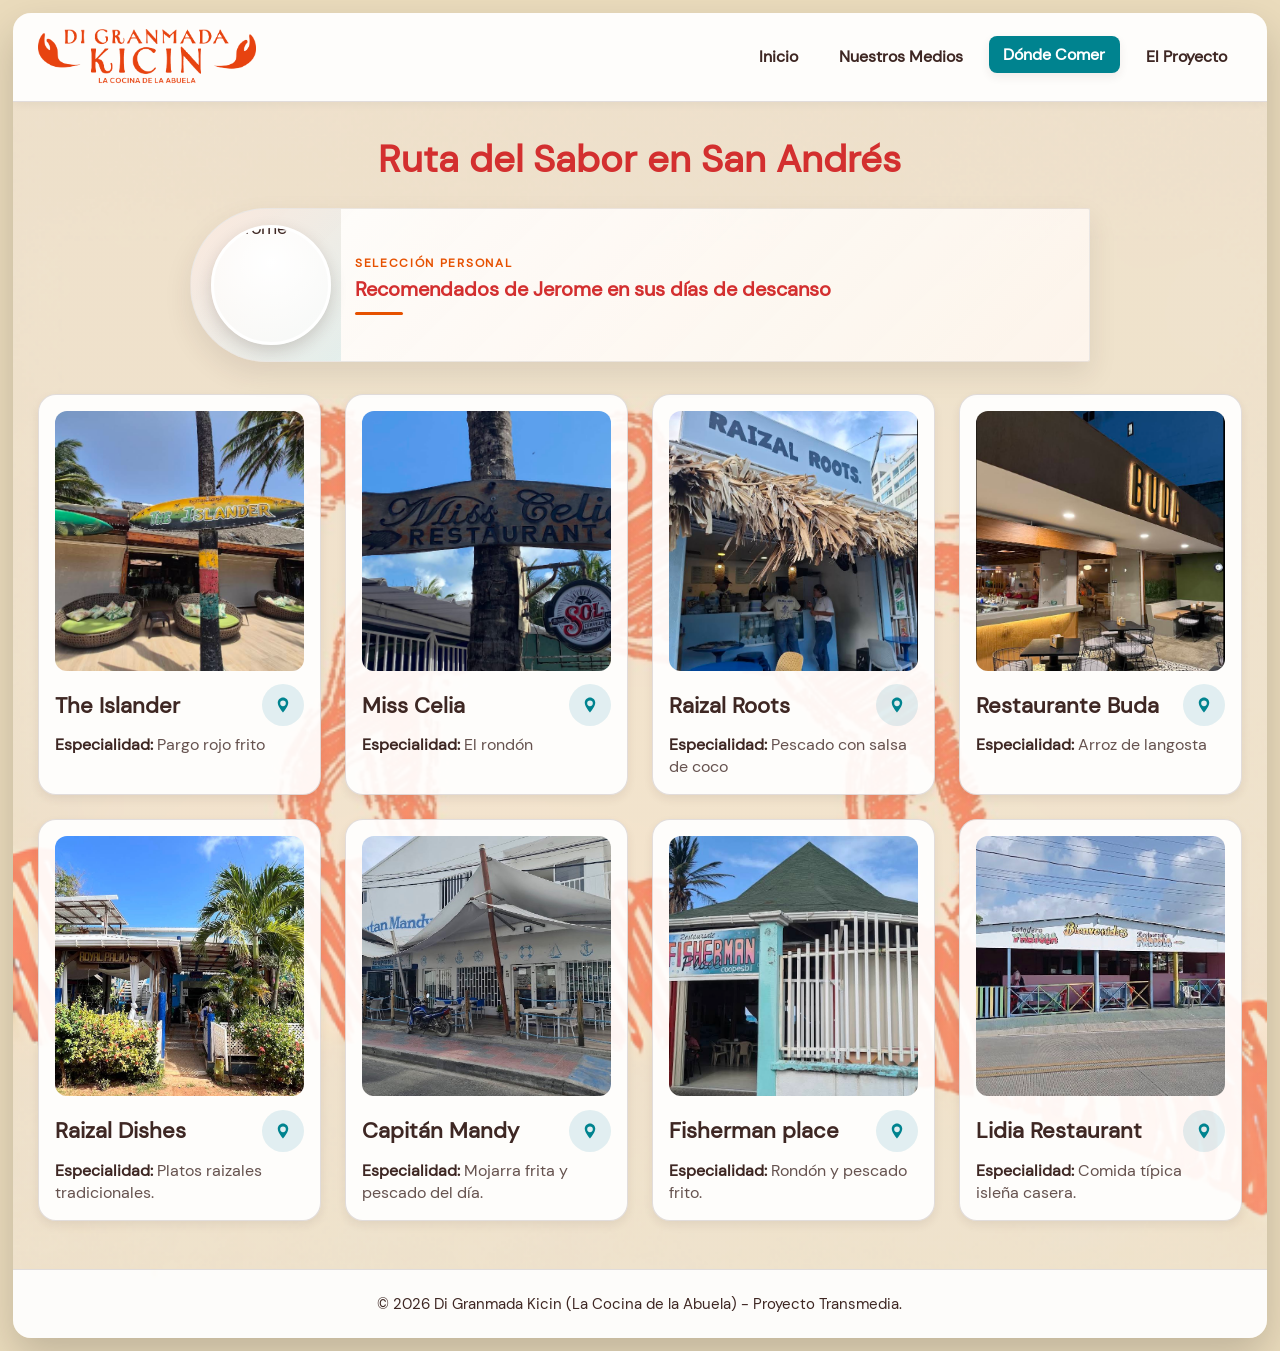
==== donde-comer.html @ 74e0fcf2 "Refactor Jerome section in donde-comer.html" ====
<!DOCTYPE html>
<html lang="es">
<head>
    <meta charset="UTF-8">
    <meta name="viewport" content="width=device-width, initial-scale=1.0">
    <title>Dónde Comer - La Cocina de la Abuela</title>
    <link rel="stylesheet" href="styles.css">
    <link rel="icon" type="image/png" href="cabezote@300x.png">
</head>
<body>
    <div class="site-frame">
    <header>
        <a href="index.html" class="logo">
            <img src="cabezote@300x.png" alt="Di Granmada Kicin - La cocina de la abuela">
        </a>
        <nav>
            <ul>
                <li><a href="index.html">Inicio</a></li>
                <li><a href="nuestros-medios.html">Nuestros Medios</a></li>
                <li><a href="donde-comer.html" class="active">Dónde Comer</a></li>
                <li><a href="sobre-el-proyecto.html">El Proyecto</a></li>
            </ul>
        </nav>
    </header>

    <main>
        <h1 class="page-title">Ruta del Sabor en San Andrés</h1>

        <div class="jerome-banner">
  <div class="jerome-photo">
    <img src="jerome .png" alt="Jerome" />
  </div>
  <div class="jerome-text">
    <span class="jerome-label">Selección personal</span>
    <h3 class="section-kicker">Recomendados de Jerome en sus días de descanso</h3>
  </div>
</div>

        <section class="restaurants-grid">
            <article class="crayon-box restaurant-card">
                <div class="restaurant-img-frame">
                    <img src="islander.png" alt="The Islander">
                </div>
                <div class="restaurant-content">
                    <div class="restaurant-top">
                        <h3>The Islander</h3>
                        <a class="maps-btn" href="https://maps.app.goo.gl/4W6C3o4iUoJ5w6SU7" target="_blank" rel="noopener noreferrer" aria-label="Abrir en Google Maps">
                            <svg viewBox="0 0 24 24" aria-hidden="true">
                                <path d="M12 2C8.13 2 5 5.13 5 9c0 5.25 7 13 7 13s7-7.75 7-13c0-3.87-3.13-7-7-7zm0 11.5A3.5 3.5 0 1 1 12 6a3.5 3.5 0 0 1 0 7.5z" fill="currentColor"/>
                            </svg>
                        </a>
                    </div>
                    <p><span>Especialidad:</span> Pargo rojo frito</p>
                </div>
            </article>

            <article class="crayon-box restaurant-card">
                <div class="restaurant-img-frame">
                    <img src="Captura de pantalla 2026-10-08 021153.png" alt="Miss Celia">
                </div>
                <div class="restaurant-content">
                    <div class="restaurant-top">
                        <h3>Miss Celia</h3>
                        <a class="maps-btn" href="https://www.google.com/maps/search/Miss+Celia+San+Luis+San+Andres+Colombia/@12.5846,-81.7189,15z" target="_blank" rel="noopener noreferrer" aria-label="Abrir en Google Maps">
                            <svg viewBox="0 0 24 24" aria-hidden="true">
                                <path d="M12 2C8.13 2 5 5.13 5 9c0 5.25 7 13 7 13s7-7.75 7-13c0-3.87-3.13-7-7-7zm0 11.5A3.5 3.5 0 1 1 12 6a3.5 3.5 0 0 1 0 7.5z" fill="currentColor"/>
                            </svg>
                        </a>
                    </div>
                    <p><span>Especialidad:</span> El rondón</p>
                </div>
            </article>

            <article class="crayon-box restaurant-card">
                <div class="restaurant-img-frame">
                    <img src="Captura de pantalla 2026-10-08 021045.png" alt="Raizal Roots">
                </div>
                <div class="restaurant-content">
                    <div class="restaurant-top">
                        <h3>Raizal Roots</h3>
                        <a class="maps-btn" href="https://www.google.com/maps/search/Empanadas+Roots+La+Loma+San+Andres+Colombia/@12.5862,-81.7153,15z" target="_blank" rel="noopener noreferrer" aria-label="Abrir en Google Maps">
                            <svg viewBox="0 0 24 24" aria-hidden="true">
                                <path d="M12 2C8.13 2 5 5.13 5 9c0 5.25 7 13 7 13s7-7.75 7-13c0-3.87-3.13-7-7-7zm0 11.5A3.5 3.5 0 1 1 12 6a3.5 3.5 0 0 1 0 7.5z" fill="currentColor"/>
                            </svg>
                        </a>
                    </div>
                    <p><span>Especialidad:</span> Pescado con salsa de coco</p>
                </div>
            </article>

            <article class="crayon-box restaurant-card">
                <div class="restaurant-img-frame">
                    <img src="buda.png" alt="Restaurante Buda">
                </div>
                <div class="restaurant-content">
                    <div class="restaurant-top">
                        <h3>Restaurante Buda</h3>
                        <a class="maps-btn" href="https://maps.app.goo.gl/EXnKc87RESM7kr83A" target="_blank" rel="noopener noreferrer" aria-label="Abrir en Google Maps">
                            <svg viewBox="0 0 24 24" aria-hidden="true">
                                <path d="M12 2C8.13 2 5 5.13 5 9c0 5.25 7 13 7 13s7-7.75 7-13c0-3.87-3.13-7-7-7zm0 11.5A3.5 3.5 0 1 1 12 6a3.5 3.5 0 0 1 0 7.5z" fill="currentColor"/>
                            </svg>
                        </a>
                    </div>
                    <p><span>Especialidad:</span> Arroz de langosta</p>
                </div>
            </article>

            <article class="crayon-box restaurant-card">
                <div class="restaurant-img-frame">
                    <img src="IMG_1401.PNG" alt="Raizal Dishes">
                </div>
                <div class="restaurant-content">
                    <div class="restaurant-top">
                        <h3>Raizal Dishes</h3>
                        <a class="maps-btn" href="https://maps.google.com?q=Raizal%20Dishes,%20Carreter%20circunvalar%20%23Km%2011.43,%20San%20Andr%C3%A9s,%20San%20Andr%C3%A9s%20y%20Providencia&ftid=0x8f05a50031379127:0x4ded7c0b85fd1538&entry=gps&shh=CAE&lucs=,94297699,94231188,94280568,100821555,47071704,94218641,94282134,100835694,94286869,100820247,100822504,100838877,121816461,100798797&g_st=ic" target="_blank" rel="noopener noreferrer" aria-label="Abrir en Google Maps">
                            <svg viewBox="0 0 24 24" aria-hidden="true">
                                <path d="M12 2C8.13 2 5 5.13 5 9c0 5.25 7 13 7 13s7-7.75 7-13c0-3.87-3.13-7-7-7zm0 11.5A3.5 3.5 0 1 1 12 6a3.5 3.5 0 0 1 0 7.5z" fill="currentColor"/>
                            </svg>
                        </a>
                    </div>
                    <p><span>Especialidad:</span> Platos raizales tradicionales.</p>
                </div>
            </article>

            <article class="crayon-box restaurant-card">
                <div class="restaurant-img-frame">
                    <img src="IMG_1400.PNG" alt="Capitán Mandy">
                </div>
                <div class="restaurant-content">
                    <div class="restaurant-top">
                        <h3>Capitán Mandy</h3>
                        <a class="maps-btn" href="https://maps.google.com?q=Lidia%20Restaurant,%2001,%20San%20Andr%C3%A9s,%20San%20Andr%C3%A9s%20y%20Providencia&ftid=0x8f05a5ac05f72779:0x4777449abd5f257c&entry=gps&shh=CAE&lucs=,94297699,94231188,94280568,100821555,47071704,94218641,94282134,100835694,94286869,100820247,100822504,100838877,121816461,100798797&g_st=ic" target="_blank" rel="noopener noreferrer" aria-label="Abrir en Google Maps">
                            <svg viewBox="0 0 24 24" aria-hidden="true">
                                <path d="M12 2C8.13 2 5 5.13 5 9c0 5.25 7 13 7 13s7-7.75 7-13c0-3.87-3.13-7-7-7zm0 11.5A3.5 3.5 0 1 1 12 6a3.5 3.5 0 0 1 0 7.5z" fill="currentColor"/>
                            </svg>
                        </a>
                    </div>
                    <p><span>Especialidad:</span> Mojarra frita y pescado del día.</p>
                </div>
            </article>

            <article class="crayon-box restaurant-card">
                <div class="restaurant-img-frame">
                    <img src="IMG_1398.PNG" alt="Fisherman place">
                </div>
                <div class="restaurant-content">
                    <div class="restaurant-top">
                        <h3>Fisherman place</h3>
                        <a class="maps-btn" href="https://maps.google.com?q=Cooperativa%20de%20Pescadores,%20Carrera%204,%20San%20Andr%C3%A9s,%20San%20Andr%C3%A9s%20y%20Providencia&ftid=0x8f05a605e06aa5af:0x885e7f514d7e8500&entry=gps&shh=CAE&lucs=,94297699,94231188,94280568,100821555,47071704,94218641,94282134,100835694,94286869,100820247,100822504,100838877,121816461,100798797&g_st=ic" target="_blank" rel="noopener noreferrer" aria-label="Abrir en Google Maps">
                            <svg viewBox="0 0 24 24" aria-hidden="true">
                                <path d="M12 2C8.13 2 5 5.13 5 9c0 5.25 7 13 7 13s7-7.75 7-13c0-3.87-3.13-7-7-7zm0 11.5A3.5 3.5 0 1 1 12 6a3.5 3.5 0 0 1 0 7.5z" fill="currentColor"/>
                            </svg>
                        </a>
                    </div>
                    <p><span>Especialidad:</span> Rondón y pescado frito.</p>
                </div>
            </article>

            <article class="crayon-box restaurant-card">
                <div class="restaurant-img-frame">
                    <img src="IMG_1399.PNG" alt="Lidia Restaurant">
                </div>
                <div class="restaurant-content">
                    <div class="restaurant-top">
                        <h3>Lidia Restaurant</h3>
                        <a class="maps-btn" href="https://maps.google.com?q=Lidia%20Restaurant,%2001,%20San%20Andr%C3%A9s,%20San%20Andr%C3%A9s%20y%20Providencia&ftid=0x8f05a5ac05f72779:0x4777449abd5f257c&entry=gps&shh=CAE&lucs=,94297699,94231188,94280568,100821555,47071704,94218641,94282134,100835694,94286869,100820247,100822504,100838877,121816461,100798797&g_st=ic" target="_blank" rel="noopener noreferrer" aria-label="Abrir en Google Maps">
                            <svg viewBox="0 0 24 24" aria-hidden="true">
                                <path d="M12 2C8.13 2 5 5.13 5 9c0 5.25 7 13 7 13s7-7.75 7-13c0-3.87-3.13-7-7-7zm0 11.5A3.5 3.5 0 1 1 12 6a3.5 3.5 0 0 1 0 7.5z" fill="currentColor"/>
                            </svg>
                        </a>
                    </div>
                    <p><span>Especialidad:</span> Comida típica isleña casera.</p>
                </div>
            </article>
        </section>
    </main>

    <footer>
        <p>&copy; 2026 Di Granmada Kicin (La Cocina de la Abuela) - Proyecto Transmedia.</p>
    </footer>
      </div>
</body>
</html>
---- styles.css ----
/* ===============================================================
   styles.css - fusionado (original del repo + ajustes de encuadre,
   no recortar imágenes y modal de galería)
   =============================================================== */

/* -------------------------
   Fuentes (DMSans)
   ------------------------- */
@font-face {
  font-family: 'DMSans Regular';
  src: url('DMSans-Regular.ttf') format('truetype');
  font-weight: 400;
  font-style: normal;
  font-display: swap;
}
@font-face {
  font-family: 'DMSans Medium';
  src: url('DMSans-Medium.ttf') format('truetype');
  font-weight: 500;
  font-style: normal;
  font-display: swap;
}

/* ===============================================================
   Variables y Configuración Inicial
   =============================================================== */
:root {
  --color-bg: #F6EEDF;
  --color-primary: #E65100;
  --color-secondary: #D32F2F;
  --color-accent: #00838F;
  --color-text: #3E2723;
  --color-white: #FFFFFF;
  --border-radius-standard: 8px;
  --shadow-solid: 0 4px 10px rgba(62, 39, 35, 0.08);
  --shadow-hover: 0 8px 20px rgba(62, 39, 35, 0.15);

  /* extras para marco y modal */
  --frame-radius: 18px;
  --frame-shadow: 0 18px 40px rgba(0,0,0,0.18);
  --bg-out: #eadbbc;            /* mismo tono crema de la ilustración */
  --shadow: var(--shadow-solid); /* antes se usaba sin estar definida */
  --site-max: 1880px;           /* ancho máximo del contenido */
  --frame-gap: clamp(0.35rem, 1vw, 1rem);
  --gutter: clamp(0.8rem, 2vw, 2rem);
}

/* ===============================================================
   Reset / base
   =============================================================== */
* { margin: 0; padding: 0; box-sizing: border-box; }

html {
  -webkit-font-smoothing: antialiased;
  -moz-osx-font-smoothing: grayscale;
  background-color: var(--bg-out);   /* respaldo mientras carga la imagen */
}

/* ----------------------------------------------------------------
   FONDO: la ilustración queda FIJA y cubre SIEMPRE toda la ventana
   (cover + centrado, sin repetirse ni dejar bordes), sin importar
   el tamaño de pantalla o cuánto se haga scroll.
   Se usa un pseudo-elemento fijo en vez de background-attachment:fixed
   porque este último falla en iOS/Safari.
   ---------------------------------------------------------------- */
body {
  min-height: 100vh;
  min-height: 100dvh;
  font-family: 'DMSans Regular', system-ui, -apple-system, "Segoe UI", Roboto, Arial, sans-serif;
  color: var(--color-text);
  background: transparent;
}

/* ---------------------------------------
   MARCO CENTRAL (.site-frame)
   Caja centrada con ancho máximo: el contenido ya no se estira
   de borde a borde y la ilustración se ve a los lados.
   --------------------------------------- */
.site-frame {
  position: relative;
  width: min(var(--site-max), 100% - 2 * var(--frame-gap));
  margin: var(--frame-gap) auto;
  display: flex;
  flex-direction: column;
  min-height: calc(100vh - 2 * var(--frame-gap));
  min-height: calc(100dvh - 2 * var(--frame-gap));
  overflow: hidden;
  border-radius: var(--frame-radius);
  /* ilustración DENTRO del contenedor: cubre todo el marco, centrada;
     el velo crema mantiene legibles los títulos */
  background:
    linear-gradient(rgba(246,238,223,0.45), rgba(246,238,223,0.45)),
    var(--bg-out) url("Fondo pagina web.png") center 55% / cover no-repeat;
  box-shadow: var(--frame-shadow);
}
.site-frame > main { flex: 1 0 auto; }   /* el footer siempre queda abajo */

/* ===============================================================
   Header (mantener estilo)
   =============================================================== */
header {
  display: flex;
  justify-content: space-between;
  align-items: center;
  gap: 1rem;
  padding: 1rem var(--gutter);
  background-color: rgba(255, 255, 255, 0.92);
  border-bottom: 1px solid rgba(62, 39, 35, 0.15);
  box-shadow: 0 2px 10px rgba(0,0,0,0.05);
  margin-bottom: 2rem;
}
.logo img { max-height: 56px; width: auto; display: block; }
nav ul { display:flex; list-style:none; gap:0.75rem; }
nav a { text-decoration:none; color:var(--color-text); font-weight:700; font-size:1rem; padding:0.5rem 0.9rem; display:inline-block; border-radius:var(--border-radius-standard); transition:all 0.3s ease; }
nav a:hover, nav a.active { background-color: var(--color-accent); color: var(--color-white); box-shadow: var(--shadow-solid); transform: translateY(-2px); }

/* Footer */
footer { text-align:center; padding:1.5rem var(--gutter); margin-top:3rem; font-size:0.95rem; background-color: rgba(255,255,255,0.9); border-top: 1px solid rgba(62,39,35,0.15); }



/* Main general */
main {
  width: 100%;
  padding: 0 var(--gutter);
}
/* Crayon box */
.crayon-box { background-color: rgba(255,255,255,0.92); border: 1px solid rgba(62,39,35,0.15); border-radius: var(--border-radius-standard); padding: 1.5rem; box-shadow: var(--shadow-solid); transition: transform 0.2s, box-shadow 0.2s; }
.crayon-box:hover { transform: translateY(-4px); box-shadow: var(--shadow-hover); }

/* Botones */
.crayon-btn { display:inline-flex; align-items:center; justify-content:center; background-color:var(--color-primary); color:var(--color-white); padding:0.8rem 2rem; font-family:'DMSans Medium'; font-size:1rem; text-decoration:none; border-radius:999px; box-shadow:var(--shadow-solid); cursor:pointer; line-height:1; border:0; transition:all 0.2s; }
.crayon-btn:hover { background-color: var(--color-secondary); transform: translateY(-2px); box-shadow: var(--shadow-hover); }
.crayon-btn.small { font-size:0.9rem; padding:0.7rem 1.2rem; }

/* Hero (mantengo tus reglas) */
.hero { position: relative; display:flex; flex-direction:column; align-items:center; justify-content:center; text-align:center; padding:4rem 2rem; background-color: var(--color-accent); border-radius: 14px; box-shadow: var(--shadow); margin-bottom:3rem; overflow:hidden; min-height:clamp(340px, 52vh, 460px); isolation:isolate; }
.hero h1, .hero p, .hero .crayon-btn { position:relative; z-index:2; }
.hero h1 { color: var(--color-white); font-size:clamp(1.9rem, 4vw, 2.8rem); margin-bottom:1rem; text-shadow:3px 3px 8px rgba(0,0,0,0.5); }
.hero p { color:var(--color-white); font-size:1.15rem; margin-bottom:2rem; max-width:760px; text-shadow:2px 2px 5px rgba(0,0,0,0.4); }

/* hero overlay: la arena se dibuja en un <canvas> (ver sand.js) */
.hero-sand-overlay { position:absolute; inset:0; z-index:1; pointer-events:none; overflow:hidden; }
.hero-sand-overlay canvas { position:absolute; inset:0; display:block; }

/* GRID RESUMEN y media grids */
.grid-resumen { display:grid; grid-template-columns:repeat(auto-fit,minmax(260px,1fr)); gap:1.5rem; }

/* IMAGES: marcos para que no se recorten */
.media-image-frame, .restaurant-img-frame, .img-wrap { width:100%; height:260px; border-radius:12px; overflow:hidden; display:flex; align-items:center; justify-content:center; padding:8px; background:linear-gradient(180deg,#fff,#fff); border:2px solid rgba(62,39,35,0.08); margin-bottom:1rem; }
.media-image-frame img, .restaurant-img-frame img, .img-wrap img { width:100%; height:100%; object-fit:contain; display:block; }

/* Menú: Galería */
/* IMAGES: marcos para que no se recorten */
.media-image-frame, .restaurant-img-frame, .img-wrap {
  width:100%;
  height:260px;
  border-radius:12px;
  overflow:hidden;
  display:flex;
  align-items:center;
  justify-content:center;
  padding:8px;
  background:linear-gradient(180deg,#fff,#fff);
  border:2px solid rgba(62,39,35,0.08);
  margin-bottom:1rem;
}
.media-image-frame img, .restaurant-img-frame img, .img-wrap img {
  width:100%;
  height:100%;
  object-fit:contain;
  display:block;
}

/* Menú: Galería */
.menu-section { margin:0 0 3rem; }
.section-title { text-align:center; font-size:clamp(1.8rem,3vw,2.4rem); margin-bottom:1.2rem; color:var(--color-secondary); }
.menu-gallery { display:flex; gap:1.1rem; overflow-x:auto; padding:0.5rem 0 1rem; scroll-snap-type:x proximity; -webkit-overflow-scrolling:touch; }
.menu-item { flex:1 0 300px; width:300px; height:400px; border-radius:14px; background:rgba(255,255,255,0.92); box-shadow:var(--shadow); scroll-snap-align:center; display:flex; align-items:center; justify-content:center; padding:0.75rem; cursor:pointer; position:relative; outline:none; }
.img-wrap { width:100%; height:100%; display:flex; align-items:center; justify-content:center; background:linear-gradient(180deg,#fff,#fff); border-radius:10px; overflow:hidden; padding:6px; }
.menu-item img { max-width:100%; max-height:100%; object-fit:contain; display:block; }
.menu-item:focus { box-shadow:0 8px 22px rgba(19,131,167,0.18); transform:translateY(-4px); }
/* Modal para menú expandido */
.menu-modal { position:fixed; inset:0; display:none; align-items:center; justify-content:center; z-index:1200; background:rgba(0,0,0,0.6); }
.menu-modal.open { display:flex; }
.menu-modal .modal-body { position:relative; width:min(1100px,95%); max-height:90vh; background:#fff; border-radius:10px; box-shadow:0 20px 60px rgba(0,0,0,0.6); overflow:hidden; display:flex; flex-direction:column; }
.menu-modal .modal-header { display:flex; align-items:center; justify-content:space-between; padding:0.75rem 1rem; border-bottom:1px solid rgba(0,0,0,0.06); }
.menu-modal .title { font-family:'DMSans Medium',sans-serif; font-size:1.1rem; }
.modal-close { background:transparent; border:0; font-size:1.2rem; cursor:pointer; }
.menu-modal .modal-content { padding:1rem; display:flex; align-items:center; justify-content:center; flex:1; overflow:auto; background:#fafafa; }
.menu-modal img { max-width:100%; max-height:80vh; object-fit:contain; display:block; }
.modal-nav { position:absolute; top:50%; left:0; right:0; transform:translateY(-50%); display:flex; justify-content:space-between; padding:0 1rem; pointer-events:none; }
.modal-nav button { pointer-events:auto; background:rgba(255,255,255,0.9); border:0; border-radius:8px; box-shadow:0 4px 12px rgba(0,0,0,0.12); padding:0.5rem 0.7rem; cursor:pointer; }

/* Sección resumen */
.grid-resumen .crayon-box:nth-child(1) { border-top: 4px solid var(--color-primary); }
.grid-resumen .crayon-box:nth-child(2) { border-top: 4px solid var(--color-secondary); }
.grid-resumen .crayon-box:nth-child(3) { border-top: 4px solid var(--color-accent); }
.grid-resumen h3 { margin-bottom:0.7rem; font-size:1.5rem; }
.grid-resumen p { color: rgba(62,39,35,0.8); line-height:1.6; }

/* Páginas internas */
.page-title { text-align:center; font-size:clamp(1.8rem,3vw,2.6rem); margin-bottom:1.5rem; color:var(--color-secondary); }
.media-grid, .restaurants-grid { display:grid; grid-template-columns:repeat(auto-fit,minmax(240px,1fr)); gap:1.5rem; }
.media-card, .restaurant-card { display:flex; flex-direction:column; height:100%; }
.media-image-frame, .restaurant-img-frame { width:100%; height:260px; border-radius:12px; overflow:hidden; display:flex; align-items:center; justify-content:center; background:linear-gradient(180deg,#fff,#fff); padding:8px; border:2px solid rgba(0,0,0,0.04); margin-bottom:0.85rem; }
.media-image-frame img, .restaurant-img-frame img { width:100%; height:100%; object-fit:contain; display:block; }
.media-card h3, .restaurant-card h3 { margin:0.2rem 0 0.6rem; font-size:1.6rem; text-align:center; }
.media-description { font-size:0.96rem; line-height:1.55; color:rgba(62,39,35,0.8); text-align:left; margin-top:0.25rem; }

/* Dónde Comer */
.restaurant-card { padding:1rem; border-radius:18px; }
.restaurant-content { display:flex; flex-direction:column; gap:0.5rem; }
.restaurant-top { display:flex; align-items:center; justify-content:space-between; gap:0.75rem; }
.restaurant-top h3 { margin:0; text-align:left; font-size:1.4rem; flex:1; }
.maps-btn { display:inline-flex; align-items:center; justify-content:center; width:42px; height:42px; background:rgba(19,131,167,0.12); color:var(--color-accent); border-radius:50%; text-decoration:none; transition:transform 0.2s ease, background 0.2s ease; flex-shrink:0; }
.maps-btn:hover { transform:translateY(-2px); background:rgba(19,131,167,0.2); }
.maps-btn svg { width:18px; height:18px; }
.restaurant-content p { margin:0; font-size:0.98rem; line-height:1.4; color:rgba(62,39,35,0.8); text-align:left; }
.restaurant-content p span { font-weight:700; color:var(--color-text); }
.restaurants-grid .restaurant-card .restaurant-img-frame {
  width: 100%;
  height: 260px;               /* alto fijo para todas las tarjetas */
  border-radius: 12px;
  overflow: hidden;            /* recorta lo que sobre */
  display: flex;
  align-items: center;
  justify-content: center;     /* centra la imagen en el contenedor */
  background: #fff;            /* respaldo visual uniforme */
  padding: 0;                  /* quitamos padding para que la imagen llene el marco */
  border: none;                /* elimina el borde fino si existe */
  box-shadow: none;            /* quita sombras en el marco */
}

.restaurants-grid .restaurant-card .restaurant-img-frame img {
  width: 100%;
  height: 100%;
  object-fit: cover;           /* usar 'cover' para consistencia (recorta centrado) */
  object-position: center;
  display: block;
  border-radius: 0;            /* asegurar que la imagen no tenga radio propio */
}

/* Proyecto */
.info-blocks {
  display: flex;
  flex-direction: row;
  flex-wrap: wrap;
  gap: 1.5rem;
  align-items: flex-start;
  width: 100%;
  box-sizing: border-box;
}
.project-card {
  flex: 1 1 320px;   /* dos columnas en escritorio, una en móvil */
  min-width: 0;
  background: rgba(255,255,255,0.9);
  border-radius: 12px;
  padding: 1.25rem;
  box-shadow: 0 6px 18px rgba(0,0,0,0.06);
}
.text-content h2 { margin-bottom:0.8rem; font-size:1.8rem; color:var(--color-secondary); }
.text-content p { font-size:1rem; line-height:1.7; color:rgba(62,39,35,0.85); }
.preserve-lines { overflow-wrap: anywhere; word-break: break-word; hyphens: auto; }
/* Mapas u otros bloques aparecen debajo (centrados) */
.mapa-section { margin-top: 1.5rem; display:flex; justify-content:center; }
.mapa-small { width:90%; max-width:640px; background: rgba(255,255,255,0.6); padding:10px; border-radius:12px; }

.mapa-small img { width:100%; height:auto; display:block; border-radius:8px; object-fit:contain; }

.jerome-banner {
  position: relative;
  display: flex;
  align-items: center;
  justify-content: flex-start;
  gap: 1.5rem;
  margin: 0 auto 2rem;
  padding: 1rem 2rem 1rem 1.25rem;
  width: min(100%, 900px);
  border-radius: 999px 28px 28px 999px; /* extremo redondeado donde está el personaje */
  background: linear-gradient(135deg, rgba(255,255,255,0.92), rgba(255,247,240,0.86));
  border: 1px solid rgba(62,39,35,0.10);
  box-shadow: 0 12px 28px rgba(62,39,35,0.10);
  overflow: hidden;
}

/* franja de color sutil que da orden y jerarquía */
.jerome-banner::before {
  content: "";
  position: absolute;
  left: 0;
  top: 0;
  bottom: 0;
  width: 150px;
  background: linear-gradient(135deg, rgba(230,81,0,0.12), rgba(0,131,143,0.10));
  z-index: 0;
}

.jerome-photo {
  position: relative;
  z-index: 1;
  flex: 0 0 120px;
  width: 120px;
  height: 120px;
  display: flex;
  align-items: flex-end;      /* el personaje "se para" en la base */
  justify-content: center;
  border-radius: 50%;
  overflow: hidden;
  background: radial-gradient(circle at 50% 30%, #fff, rgba(255,255,255,0.6));
  border: 3px solid #fff;
  box-shadow: 0 6px 16px rgba(62,39,35,0.18);
}

.jerome-photo img {
  display: block;
  width: 100%;
  height: 100%;
  object-fit: contain;
  object-position: center bottom;
  transform: scale(1.1);
  transform-origin: center bottom;
}

.jerome-text {
  position: relative;
  z-index: 1;
  display: flex;
  flex-direction: column;
  gap: 0.35rem;
  min-width: 0;
}

/* etiqueta pequeña: da la sensación de subtítulo */
.jerome-label {
  font-size: 0.75rem;
  font-weight: 700;
  letter-spacing: 0.14em;
  text-transform: uppercase;
  color: var(--color-primary, #e65100);
}

.section-kicker {
  margin: 0;
  max-width: 560px;
  font-size: clamp(1.05rem, 1.6vw, 1.5rem);
  line-height: 1.25;
  font-weight: 600;
  color: var(--color-secondary);
  text-align: left;
}

/* línea decorativa bajo el texto */
.section-kicker::after {
  content: "";
  display: block;
  width: 48px;
  height: 3px;
  margin-top: 0.6rem;
  border-radius: 3px;
  background: var(--color-primary, #e65100);
}

/* móvil: apilado y centrado */
@media (max-width: 600px) {
  .jerome-banner {
    flex-direction: column;
    text-align: center;
    border-radius: 28px;
    padding: 1.25rem;
  }
  .jerome-banner::before {
    width: 100%;
    height: 90px;
    bottom: auto;
  }
  .section-kicker { text-align: center; }
  .section-kicker::after { margin-inline: auto; }
}


@media screen and (max-width: 900px) {
  header { flex-direction:column; padding:1rem; gap:0.75rem; }
  nav ul { flex-wrap:wrap; justify-content:center; gap:0.4rem; }
  .hero { padding:2.5rem 1.25rem; }
  .menu-item { flex:0 0 220px; width:220px; height:300px; }
  .media-image-frame, .restaurant-img-frame { height:200px; }
}
@media screen and (max-width: 600px) {
  :root { --frame-gap: 0.4rem; --gutter: 0.8rem; }
  .site-frame { border-radius:12px; }
  .menu-item { flex:0 0 78vw; width:78vw; height:min(105vw, 460px); }
}
@media screen and (max-width: 480px) {
  .media-image-frame, .restaurant-img-frame { height:180px; }
  .hero { padding:2rem 1rem; min-height:300px; }
  nav a { font-size:0.95rem; padding:0.4rem 0.7rem; }
}
/* Responsive: ajustar la altura en pantallas pequeñas */
@media screen and (max-width: 900px) {
  .restaurants-grid .restaurant-card .restaurant-img-frame { height: 200px; }
}
@media screen and (max-width: 480px) {
  .restaurants-grid .restaurant-card .restaurant-img-frame { height: 180px; }
}

/* Fin de archivo */
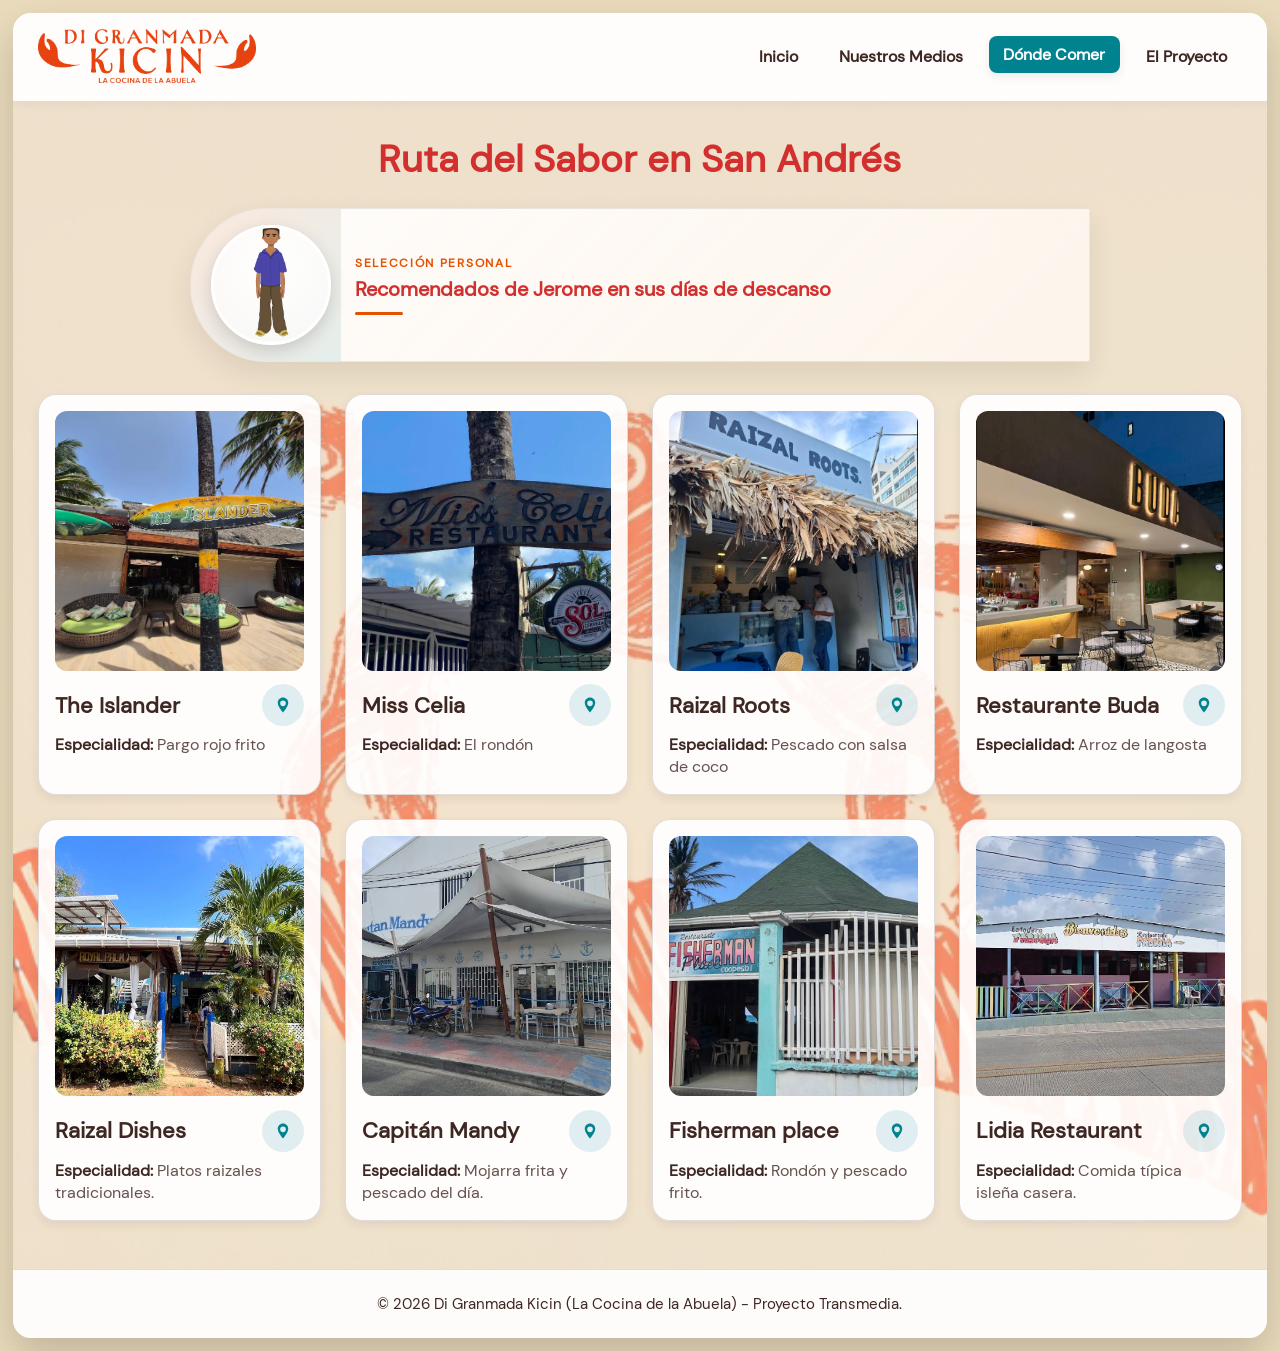
==== commit 34b4385d: "Fix image source filename for Jerome's photo" ====
--- a/donde-comer.html
+++ b/donde-comer.html
@@ -28,7 +28,7 @@
 
         <div class="jerome-banner">
   <div class="jerome-photo">
-    <img src="jerome .png" alt="Jerome" />
+    <img src="Jerome .png" alt="Jerome" />
   </div>
   <div class="jerome-text">
     <span class="jerome-label">Selección personal</span>
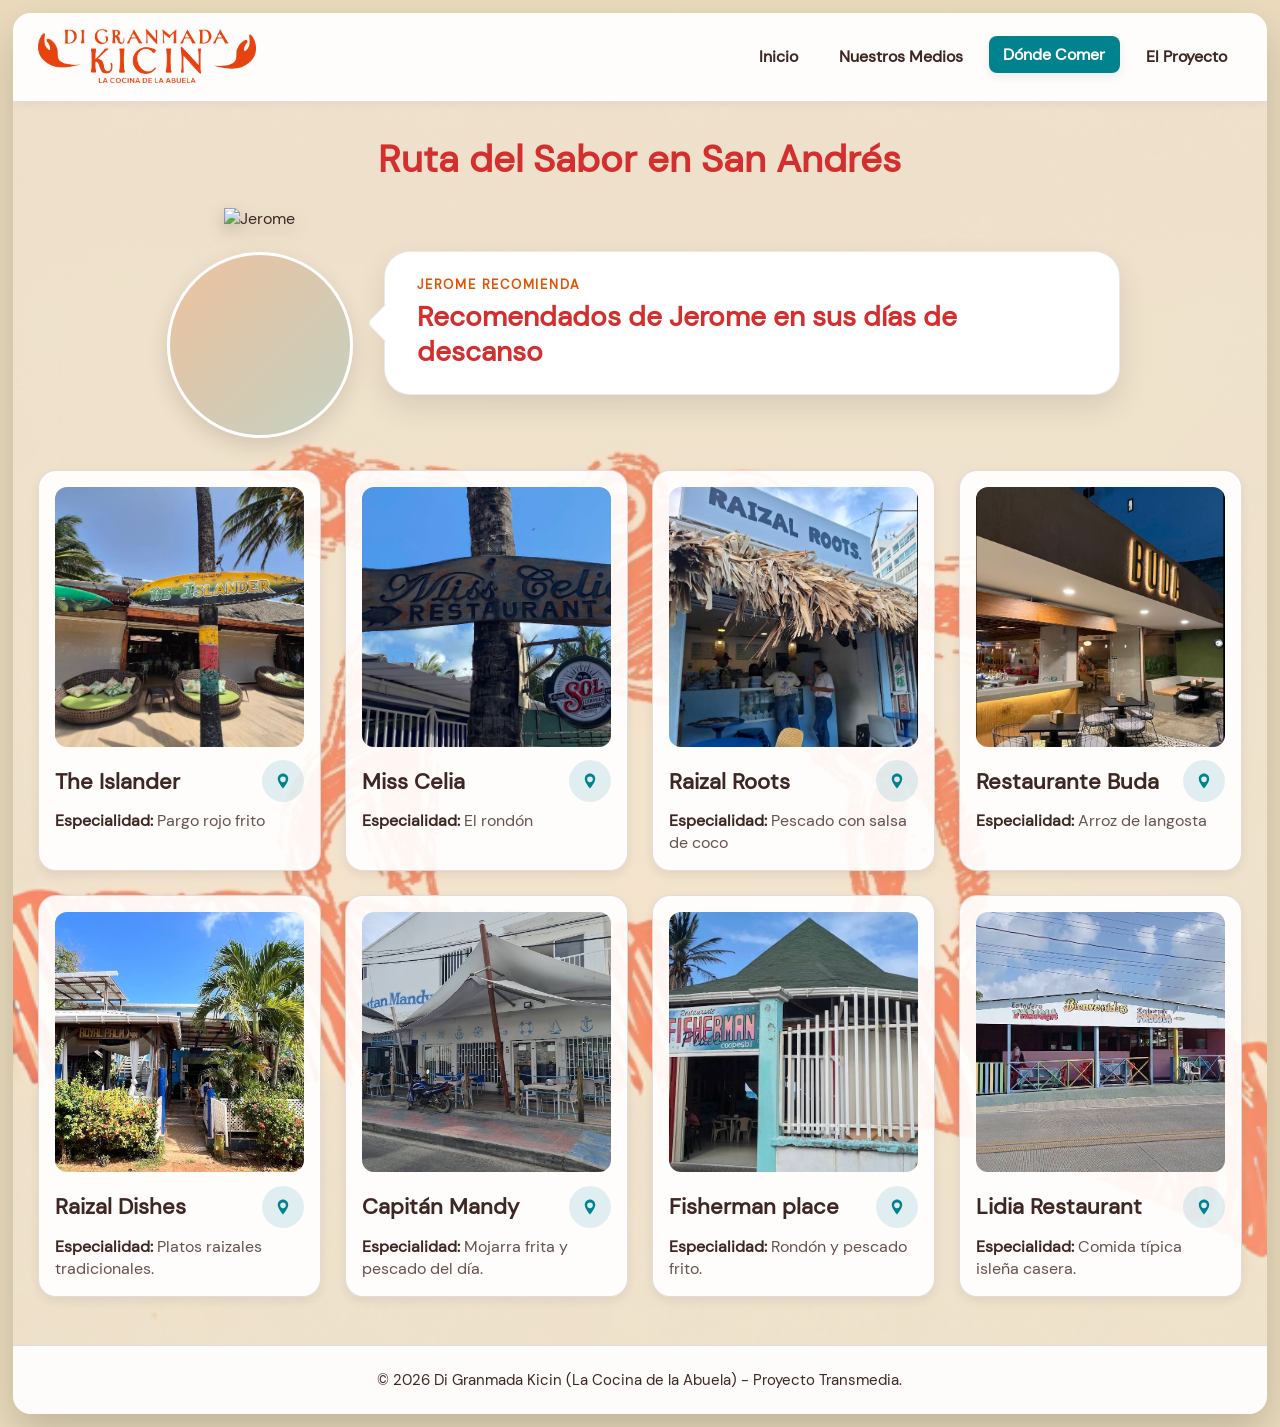
==== commit 7510b631: "Update Jerome banner section in donde-comer.html" ====
--- a/donde-comer.html
+++ b/donde-comer.html
@@ -26,15 +26,15 @@
     <main>
         <h1 class="page-title">Ruta del Sabor en San Andrés</h1>
 
-        <div class="jerome-banner">
-  <div class="jerome-photo">
-    <img src="Jerome .png" alt="Jerome" />
-  </div>
-  <div class="jerome-text">
-    <span class="jerome-label">Selección personal</span>
-    <h3 class="section-kicker">Recomendados de Jerome en sus días de descanso</h3>
-  </div>
-</div>
+                <div class="jerome-banner">
+          <div class="jerome-photo">
+            <img src="jerome.png" alt="Jerome" />
+          </div>
+          <div class="jerome-bubble">
+            <span class="jerome-label">Jerome recomienda</span>
+            <h3 class="section-kicker">Recomendados de Jerome en sus días de descanso</h3>
+          </div>
+        </div>
 
         <section class="restaurants-grid">
             <article class="crayon-box restaurant-card">
--- a/styles.css
+++ b/styles.css
@@ -269,71 +269,80 @@
 .mapa-small img { width:100%; height:auto; display:block; border-radius:8px; object-fit:contain; }
 
 .jerome-banner {
+  display: flex;
+  align-items: center;
+  gap: 1.5rem;
+  margin: 1.5rem auto 2rem;
+  width: min(100%, 960px);
+}
+
+/* Personaje grande, de pie sobre un círculo, saliéndose por arriba */
+.jerome-photo {
   position: relative;
-  display: flex;
-  align-items: center;
-  justify-content: flex-start;
-  gap: 1.5rem;
-  margin: 0 auto 2rem;
-  padding: 1rem 2rem 1rem 1.25rem;
-  width: min(100%, 900px);
-  border-radius: 999px 28px 28px 999px; /* extremo redondeado donde está el personaje */
-  background: linear-gradient(135deg, rgba(255,255,255,0.92), rgba(255,247,240,0.86));
-  border: 1px solid rgba(62,39,35,0.10);
-  box-shadow: 0 12px 28px rgba(62,39,35,0.10);
-  overflow: hidden;
-}
-
-/* franja de color sutil que da orden y jerarquía */
-.jerome-banner::before {
+  flex: 0 0 200px;
+  height: 230px;
+  display: flex;
+  align-items: flex-end;
+  justify-content: center;
+}
+
+/* círculo de fondo (detrás del personaje) */
+.jerome-photo::before {
   content: "";
   position: absolute;
-  left: 0;
-  top: 0;
   bottom: 0;
-  width: 150px;
-  background: linear-gradient(135deg, rgba(230,81,0,0.12), rgba(0,131,143,0.10));
-  z-index: 0;
-}
-
-.jerome-photo {
-  position: relative;
+  left: 50%;
+  transform: translateX(-50%);
+  width: 180px;
+  height: 180px;
+  border-radius: 50%;
+  background: linear-gradient(135deg, rgba(230,81,0,0.22), rgba(0,131,143,0.18));
+  border: 3px solid #fff;
+  box-shadow: 0 8px 20px rgba(62,39,35,0.15);
+}
+
+.jerome-photo img {
+  position: relative;      /* encima del círculo */
   z-index: 1;
-  flex: 0 0 120px;
-  width: 120px;
-  height: 120px;
-  display: flex;
-  align-items: flex-end;      /* el personaje "se para" en la base */
-  justify-content: center;
-  border-radius: 50%;
-  overflow: hidden;
-  background: radial-gradient(circle at 50% 30%, #fff, rgba(255,255,255,0.6));
-  border: 3px solid #fff;
-  box-shadow: 0 6px 16px rgba(62,39,35,0.18);
-}
-
-.jerome-photo img {
   display: block;
-  width: 100%;
-  height: 100%;
+  height: 100%;            /* más alto que el círculo: "sale" por arriba */
+  width: auto;
+  max-width: 100%;
   object-fit: contain;
   object-position: center bottom;
-  transform: scale(1.1);
-  transform-origin: center bottom;
-}
-
-.jerome-text {
+  filter: drop-shadow(0 6px 8px rgba(62,39,35,0.25));
+}
+
+/* Globo de diálogo */
+.jerome-bubble {
   position: relative;
-  z-index: 1;
-  display: flex;
-  flex-direction: column;
-  gap: 0.35rem;
-  min-width: 0;
-}
-
-/* etiqueta pequeña: da la sensación de subtítulo */
+  flex: 1;
+  padding: 1.5rem 2rem;
+  background: #fff;
+  border: 1px solid rgba(62,39,35,0.10);
+  border-radius: 26px;
+  box-shadow: 0 12px 28px rgba(62,39,35,0.12);
+}
+
+/* colita del globo apuntando a Jerome */
+.jerome-bubble::before {
+  content: "";
+  position: absolute;
+  left: -13px;
+  top: 50%;
+  width: 26px;
+  height: 26px;
+  background: #fff;
+  border-left: 1px solid rgba(62,39,35,0.10);
+  border-bottom: 1px solid rgba(62,39,35,0.10);
+  border-bottom-left-radius: 6px;
+  transform: translateY(-50%) rotate(45deg);
+}
+
 .jerome-label {
-  font-size: 0.75rem;
+  display: block;
+  margin-bottom: 0.4rem;
+  font-size: 0.8rem;
   font-weight: 700;
   letter-spacing: 0.14em;
   text-transform: uppercase;
@@ -342,40 +351,29 @@
 
 .section-kicker {
   margin: 0;
-  max-width: 560px;
-  font-size: clamp(1.05rem, 1.6vw, 1.5rem);
+  font-size: clamp(1.2rem, 2.2vw, 1.8rem);
   line-height: 1.25;
   font-weight: 600;
   color: var(--color-secondary);
   text-align: left;
 }
 
-/* línea decorativa bajo el texto */
-.section-kicker::after {
-  content: "";
-  display: block;
-  width: 48px;
-  height: 3px;
-  margin-top: 0.6rem;
-  border-radius: 3px;
-  background: var(--color-primary, #e65100);
-}
-
-/* móvil: apilado y centrado */
-@media (max-width: 600px) {
+/* Móvil: Jerome arriba, globo debajo con la colita hacia arriba */
+@media (max-width: 640px) {
   .jerome-banner {
     flex-direction: column;
+    gap: 1.25rem;
+  }
+  .jerome-bubble {
     text-align: center;
-    border-radius: 28px;
-    padding: 1.25rem;
+    padding: 1.25rem 1.25rem 1.5rem;
   }
-  .jerome-banner::before {
-    width: 100%;
-    height: 90px;
-    bottom: auto;
+  .jerome-bubble::before {
+    left: 50%;
+    top: -13px;
+    transform: translateX(-50%) rotate(135deg);
   }
   .section-kicker { text-align: center; }
-  .section-kicker::after { margin-inline: auto; }
 }
 
 
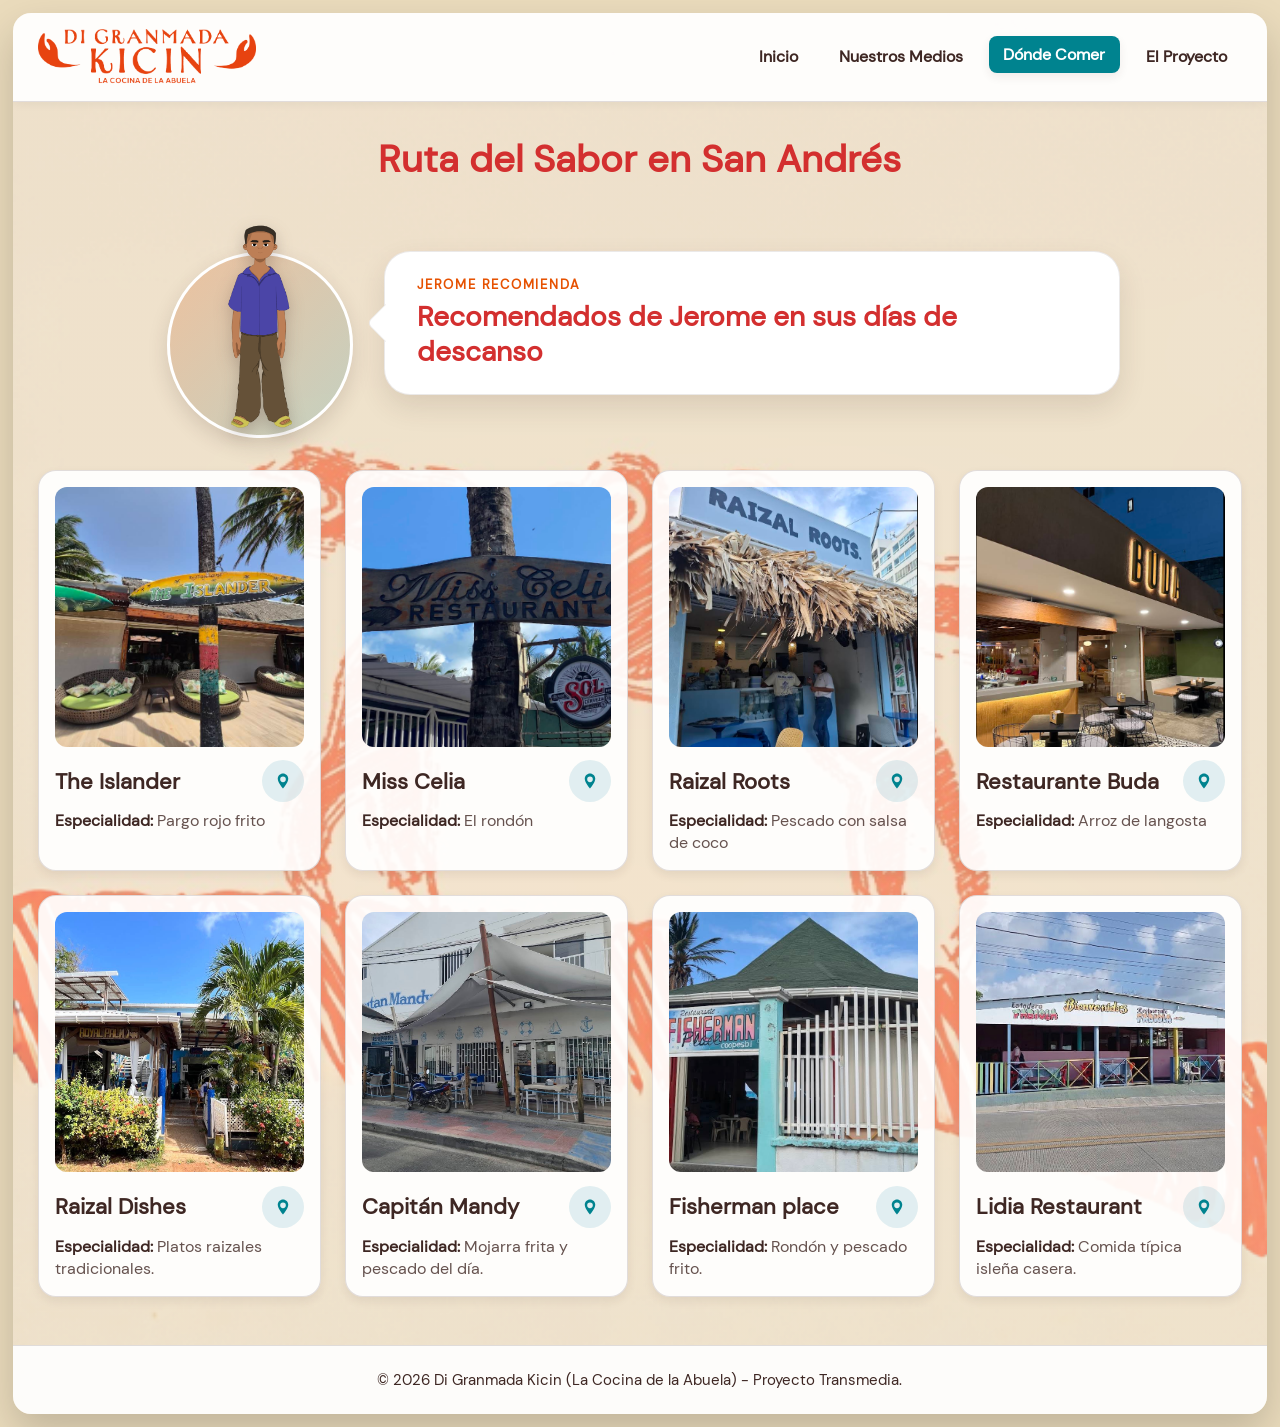
==== commit ff8e30c3: "Update donde-comer.html" ====
--- a/donde-comer.html
+++ b/donde-comer.html
@@ -28,7 +28,7 @@
 
                 <div class="jerome-banner">
           <div class="jerome-photo">
-            <img src="jerome.png" alt="Jerome" />
+            <img src="Jerome .png" alt="Jerome" />
           </div>
           <div class="jerome-bubble">
             <span class="jerome-label">Jerome recomienda</span>
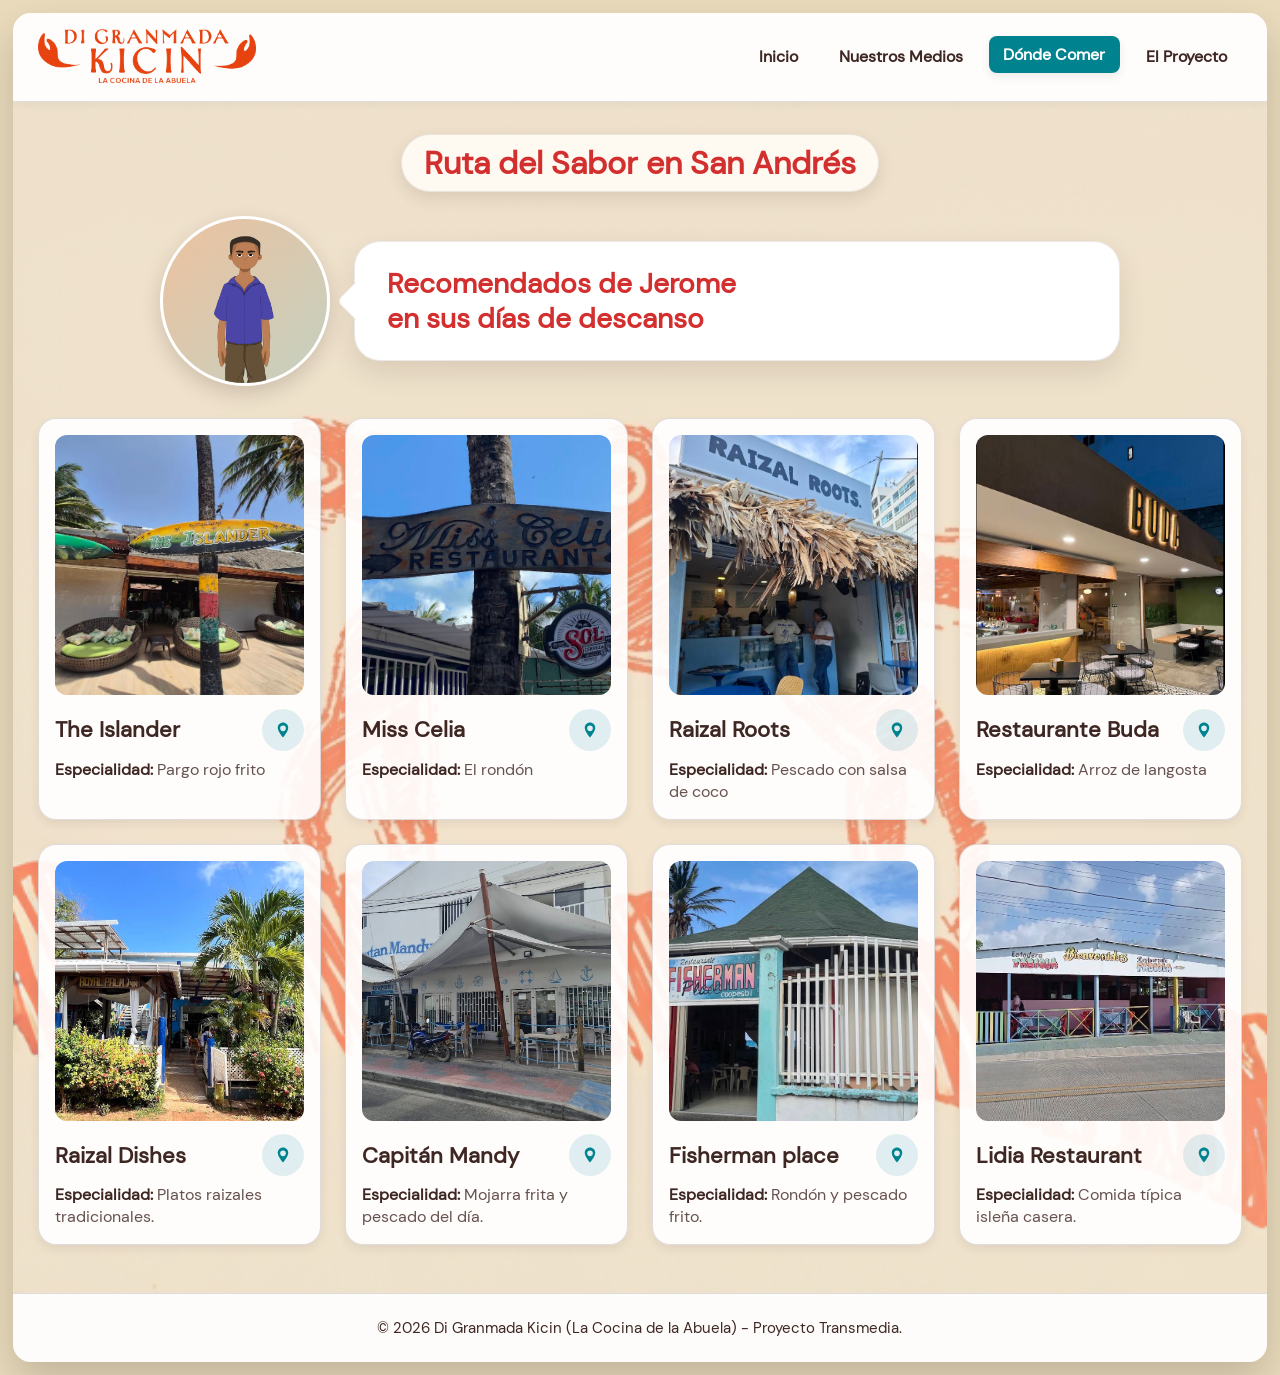
==== commit d66e6273: "Update Jerome's recommendations section headings Split the section kicker into two separate headings" ====
--- a/donde-comer.html
+++ b/donde-comer.html
@@ -31,8 +31,9 @@
             <img src="Jerome .png" alt="Jerome" />
           </div>
           <div class="jerome-bubble">
-            <span class="jerome-label">Jerome recomienda</span>
-            <h3 class="section-kicker">Recomendados de Jerome en sus días de descanso</h3>
+            
+            <h3 class="section-kicker">Recomendados de Jerome</h3>  
+              <h3 class="section-kicker">en sus días de descanso</h3>
           </div>
         </div>
 
--- a/styles.css
+++ b/styles.css
@@ -200,7 +200,19 @@
 .grid-resumen p { color: rgba(62,39,35,0.8); line-height:1.6; }
 
 /* Páginas internas */
-.page-title { text-align:center; font-size:clamp(1.8rem,3vw,2.6rem); margin-bottom:1.5rem; color:var(--color-secondary); }
+.page-title,
+.section-title {
+  display: table;              /* el fondo se ajusta al texto, no a todo el ancho */
+  margin: 0 auto 1.5rem;       /* centrado */
+  padding: 0.45rem 1.4rem;
+  background: rgba(255, 252, 246, 0.92);
+  border: 1px solid rgba(62, 39, 35, 0.10);
+  border-radius: 999px;        /* forma de pastilla */
+  box-shadow: 0 6px 16px rgba(62, 39, 35, 0.12);
+  text-align: center;
+  text-wrap: balance;          /* si baja de renglón, queda parejo */
+   color: var(--color-secondary);
+}
 .media-grid, .restaurants-grid { display:grid; grid-template-columns:repeat(auto-fit,minmax(240px,1fr)); gap:1.5rem; }
 .media-card, .restaurant-card { display:flex; flex-direction:column; height:100%; }
 .media-image-frame, .restaurant-img-frame { width:100%; height:260px; border-radius:12px; overflow:hidden; display:flex; align-items:center; justify-content:center; background:linear-gradient(180deg,#fff,#fff); padding:8px; border:2px solid rgba(0,0,0,0.04); margin-bottom:0.85rem; }
@@ -261,7 +273,13 @@
 }
 .text-content h2 { margin-bottom:0.8rem; font-size:1.8rem; color:var(--color-secondary); }
 .text-content p { font-size:1rem; line-height:1.7; color:rgba(62,39,35,0.85); }
-.preserve-lines { overflow-wrap: anywhere; word-break: break-word; hyphens: auto; }
+.preserve-lines {
+  hyphens: manual;
+  -webkit-hyphens: manual;
+  overflow-wrap: break-word;  /* solo parte una palabra si NO cabe sola en una línea (ej. un link larguísimo) */
+  word-break: normal;
+  text-wrap: pretty;          /* evita palabras sueltas al final del párrafo */
+}
 /* Mapas u otros bloques aparecen debajo (centrados) */
 .mapa-section { margin-top: 1.5rem; display:flex; justify-content:center; }
 .mapa-small { width:90%; max-width:640px; background: rgba(255,255,255,0.6); padding:10px; border-radius:12px; }
@@ -278,39 +296,32 @@
 
 /* Personaje grande, de pie sobre un círculo, saliéndose por arriba */
 .jerome-photo {
+  --jerome-size: 170px;
+  --jerome-zoom: 1;
+  --jerome-y: 0%;
   position: relative;
-  flex: 0 0 200px;
-  height: 230px;
-  display: flex;
-  align-items: flex-end;
-  justify-content: center;
-}
-
-/* círculo de fondo (detrás del personaje) */
-.jerome-photo::before {
-  content: "";
-  position: absolute;
-  bottom: 0;
-  left: 50%;
-  transform: translateX(-50%);
-  width: 180px;
-  height: 180px;
+  flex: 0 0 var(--jerome-size);
+  width: var(--jerome-size);
+  height: var(--jerome-size);
   border-radius: 50%;
+  overflow: hidden;                       /* recorta todo lo que salga del círculo */
   background: linear-gradient(135deg, rgba(230,81,0,0.22), rgba(0,131,143,0.18));
   border: 3px solid #fff;
-  box-shadow: 0 8px 20px rgba(62,39,35,0.15);
-}
+  box-shadow: 0 8px 20px rgba(62,39,35,0.18);
+}
+
+
 
 .jerome-photo img {
-  position: relative;      /* encima del círculo */
-  z-index: 1;
   display: block;
-  height: 100%;            /* más alto que el círculo: "sale" por arriba */
-  width: auto;
-  max-width: 100%;
-  object-fit: contain;
-  object-position: center bottom;
-  filter: drop-shadow(0 6px 8px rgba(62,39,35,0.25));
+  width: 100%;
+  height: 100%;
+  max-width: none;
+  object-fit: cover;                      /* llena el círculo sin deformar */
+  object-position: 50% var(--jerome-y);   /* encuadra desde arriba: cabeza + torso */
+  transform: scale(var(--jerome-zoom));
+  transform-origin: 50% 0%;
+  filter: none;
 }
 
 /* Globo de diálogo */
@@ -357,23 +368,64 @@
   color: var(--color-secondary);
   text-align: left;
 }
-
-/* Móvil: Jerome arriba, globo debajo con la colita hacia arriba */
+@media (max-width: 640px) {
+  .page-title,
+  .section-title {
+    padding: 0.4rem 1rem;
+    border-radius: 18px;
+    max-width: 100%;
+  }
+}
+
+/* Móvil: Jerome a la izquierda, globo a la derecha */
 @media (max-width: 640px) {
   .jerome-banner {
-    flex-direction: column;
-    gap: 1.25rem;
-  }
+    flex-direction: row;       /* lado a lado */
+    align-items: center;
+    gap: 0.9rem;
+    margin: 1rem auto 1.5rem;
+  }
+
+  /* Jerome más pequeño para que quepa el texto */
+  .jerome-photo {
+    flex: 0 0 125px;
+    height: 165px;
+  }
+  .jerome-photo::before {
+    width: 112px;
+    height: 112px;
+    border-width: 3px;
+  }
+
+  /* Globo: ocupa el resto del ancho */
   .jerome-bubble {
-    text-align: center;
-    padding: 1.25rem 1.25rem 1.5rem;
-  }
+    flex: 1;
+    min-width: 0;
+    text-align: left;
+    padding: 0.9rem 1rem;
+    border-radius: 20px;
+  }
+
+  /* Colita otra vez al costado izquierdo, apuntando a Jerome */
   .jerome-bubble::before {
-    left: 50%;
-    top: -13px;
-    transform: translateX(-50%) rotate(135deg);
-  }
-  .section-kicker { text-align: center; }
+    left: -10px;
+    top: 50%;
+    width: 20px;
+    height: 20px;
+    transform: translateY(-50%) rotate(45deg);
+  }
+
+  .jerome-label {
+    font-size: 0.68rem;
+    letter-spacing: 0.1em;
+    margin-bottom: 0.25rem;
+  }
+
+  .section-kicker {
+    font-size: 1.05rem;
+    line-height: 1.25;
+    text-align: left;
+  }
 }
 
 
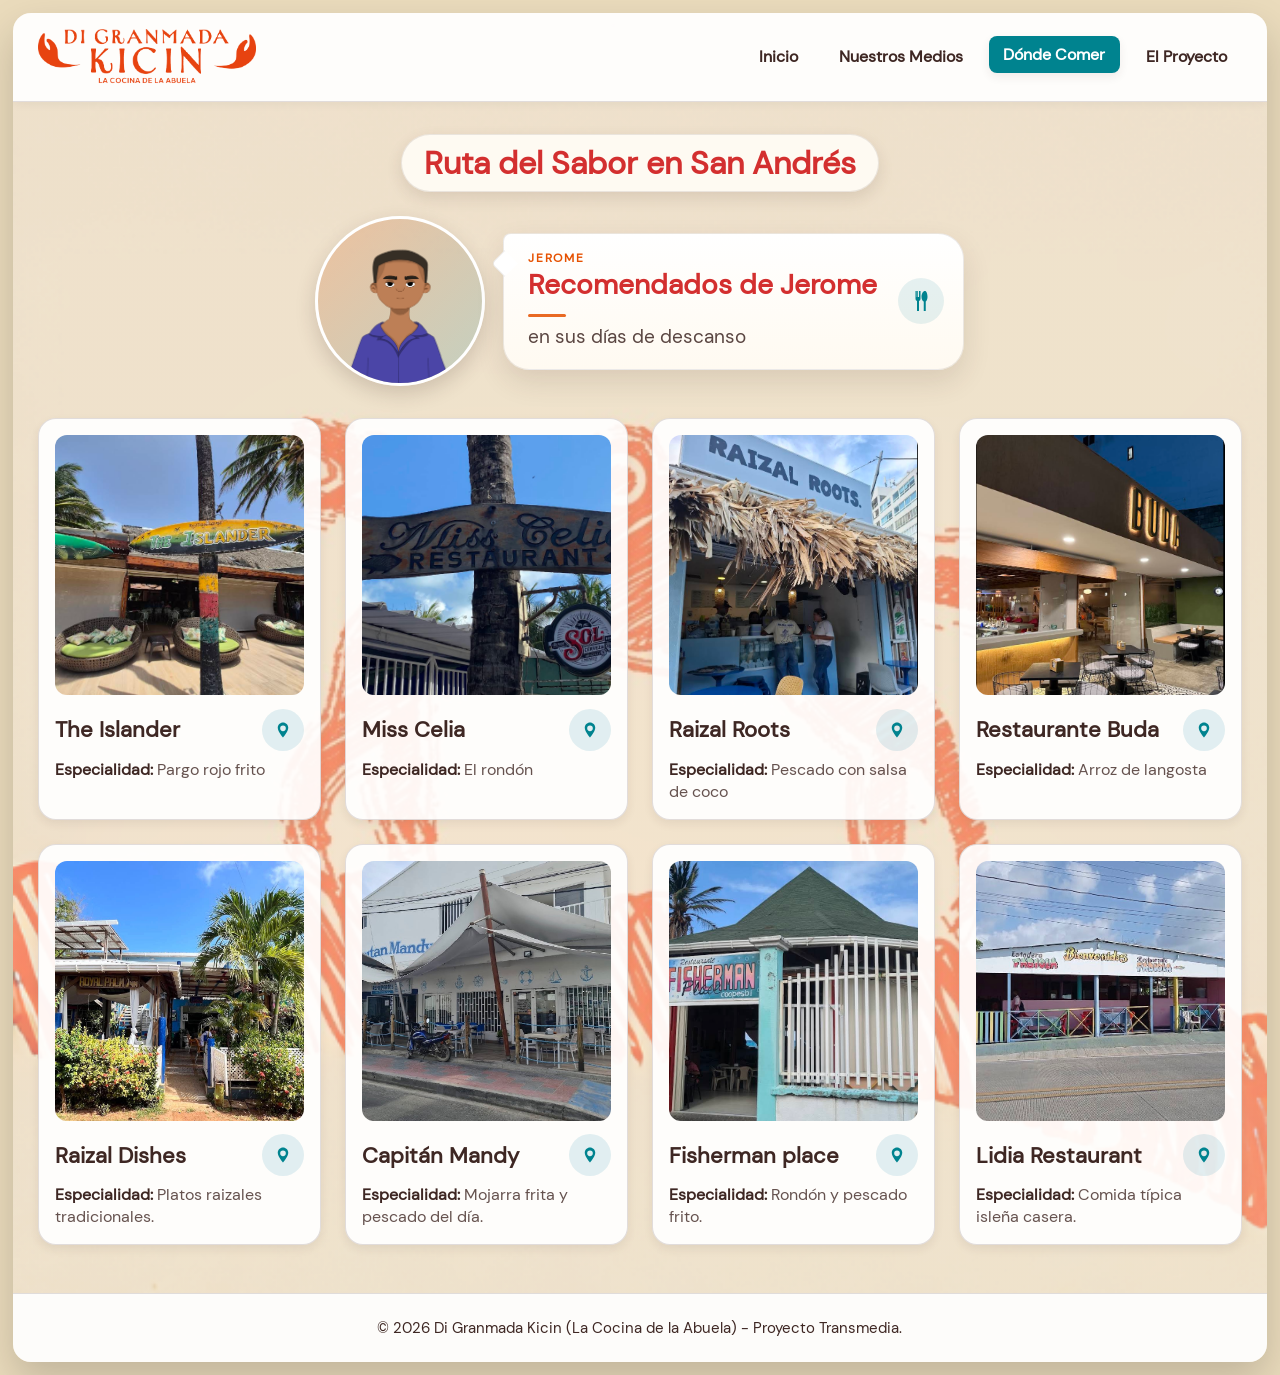
==== commit de0634f0: "Revamp Jerome's recommendations section Updated Jerome's section with new structure and content." ====
--- a/donde-comer.html
+++ b/donde-comer.html
@@ -26,15 +26,18 @@
     <main>
         <h1 class="page-title">Ruta del Sabor en San Andrés</h1>
 
-                <div class="jerome-banner">
-          <div class="jerome-photo">
-            <img src="Jerome .png" alt="Jerome" />
-          </div>
-          <div class="jerome-bubble">
-            
-            <h3 class="section-kicker">Recomendados de Jerome</h3>  
-              <h3 class="section-kicker">en sus días de descanso</h3>
-          </div>
+        <div class="jerome-banner">
+            <div class="jerome-photo">
+                <img src="Jerome .png" alt="Jerome">
+            </div>
+            <div class="jerome-bubble">
+                <span class="jerome-name">Jerome</span>
+                <h2 class="jerome-title">Recomendados de Jerome</h2>
+                <p class="jerome-sub">en sus días de descanso</p>
+                <span class="jerome-icon" aria-hidden="true">
+                    <svg viewBox="0 0 24 24"><path d="M7 2v8a2 2 0 0 0 1.5 1.94V22h2V11.94A2 2 0 0 0 12 10V2h-1.5v6H9.25V2H7.75v6H6.5V2H7zm9.5 0c-1.93 0-3.5 2.69-3.5 6 0 2.2.9 3.9 2.25 4.6V22h2V12.6C18.1 11.9 19 10.2 19 8c0-3.31-1.07-6-2.5-6z" fill="currentColor" transform="translate(-0.5 0)"/></svg>
+                </span>
+            </div>
         </div>
 
         <section class="restaurants-grid">
--- a/styles.css
+++ b/styles.css
@@ -294,10 +294,14 @@
   width: min(100%, 960px);
 }
 
-/* Personaje grande, de pie sobre un círculo, saliéndose por arriba */
+/* Foto de perfil de Jerome (estilo WhatsApp): círculo con solo cabeza y torso.
+   Ajustes rápidos:
+   --jerome-size  tamaño del círculo
+   --jerome-zoom  acercamiento (1 = ancho completo, 1.2 = más cerca de la cara)
+   --jerome-y     qué parte vertical se ve (0% = arriba, 100% = abajo)  */
 .jerome-photo {
   --jerome-size: 170px;
-  --jerome-zoom: 1;
+  --jerome-zoom: 1.8;
   --jerome-y: 0%;
   position: relative;
   flex: 0 0 var(--jerome-size);
@@ -310,8 +314,6 @@
   box-shadow: 0 8px 20px rgba(62,39,35,0.18);
 }
 
-
-
 .jerome-photo img {
   display: block;
   width: 100%;
@@ -324,31 +326,92 @@
   filter: none;
 }
 
-/* Globo de diálogo */
+/* Globo de diálogo (estilo mensaje de chat) */
+.jerome-banner { justify-content: center; gap: 1.1rem; }
+
 .jerome-bubble {
   position: relative;
-  flex: 1;
-  padding: 1.5rem 2rem;
-  background: #fff;
+  flex: 0 1 auto;
+  min-width: 0;
+  max-width: 640px;
+  padding: 1rem 5.4rem 1.15rem 1.5rem;
+  background: linear-gradient(180deg, #ffffff 0%, #fffaf1 100%);
   border: 1px solid rgba(62,39,35,0.10);
-  border-radius: 26px;
+  border-radius: 8px 26px 26px 26px;      /* la esquina junto a Jerome es la "colita" */
   box-shadow: 0 12px 28px rgba(62,39,35,0.12);
 }
 
-/* colita del globo apuntando a Jerome */
+/* colita del globo, arriba junto a la foto */
 .jerome-bubble::before {
   content: "";
   position: absolute;
-  left: -13px;
-  top: 50%;
-  width: 26px;
-  height: 26px;
+  left: -9px;
+  top: 20px;
+  width: 18px;
+  height: 18px;
   background: #fff;
   border-left: 1px solid rgba(62,39,35,0.10);
   border-bottom: 1px solid rgba(62,39,35,0.10);
-  border-bottom-left-radius: 6px;
-  transform: translateY(-50%) rotate(45deg);
-}
+  border-bottom-left-radius: 5px;
+  transform: rotate(45deg);
+}
+
+/* nombre del remitente, como en un chat */
+.jerome-name {
+  display: block;
+  margin-bottom: 0.2rem;
+  font-size: 0.78rem;
+  font-weight: 700;
+  letter-spacing: 0.14em;
+  text-transform: uppercase;
+  color: var(--color-primary, #e65100);
+}
+
+.jerome-title {
+  margin: 0;
+  font-size: clamp(1.25rem, 2.4vw, 1.75rem);
+  line-height: 1.15;
+  font-weight: 700;
+  color: var(--color-secondary);
+  text-align: left;
+  text-wrap: balance;
+}
+
+/* separador corto de color */
+.jerome-sub {
+  position: relative;
+  margin: 0.8rem 0 0;
+  padding-top: 0.7rem;
+  font-size: clamp(1rem, 1.6vw, 1.2rem);
+  line-height: 1.3;
+  color: var(--color-text);
+  opacity: 0.85;
+}
+.jerome-sub::before {
+  content: "";
+  position: absolute;
+  top: 0; left: 0;
+  width: 38px;
+  height: 3px;
+  border-radius: 3px;
+  background: var(--color-primary, #e65100);
+}
+
+/* ícono decorativo a la derecha */
+.jerome-icon {
+  position: absolute;
+  right: 1.2rem;
+  top: 50%;
+  transform: translateY(-50%);
+  width: 46px;
+  height: 46px;
+  display: grid;
+  place-items: center;
+  border-radius: 50%;
+  color: var(--color-accent, #00838f);
+  background: rgba(0,131,143,0.10);
+}
+.jerome-icon svg { width: 24px; height: 24px; display: block; }
 
 .jerome-label {
   display: block;
@@ -388,32 +451,23 @@
 
   /* Jerome más pequeño para que quepa el texto */
   .jerome-photo {
-    flex: 0 0 125px;
-    height: 165px;
-  }
-  .jerome-photo::before {
-    width: 112px;
-    height: 112px;
-    border-width: 3px;
+    --jerome-size: 92px;
+    border-width: 2px;
   }
 
   /* Globo: ocupa el resto del ancho */
   .jerome-bubble {
     flex: 1;
-    min-width: 0;
-    text-align: left;
-    padding: 0.9rem 1rem;
-    border-radius: 20px;
+    max-width: none;
+    padding: 0.8rem 1rem 0.9rem;
+    border-radius: 6px 20px 20px 20px;
   }
-
-  /* Colita otra vez al costado izquierdo, apuntando a Jerome */
-  .jerome-bubble::before {
-    left: -10px;
-    top: 50%;
-    width: 20px;
-    height: 20px;
-    transform: translateY(-50%) rotate(45deg);
-  }
+  .jerome-bubble::before { top: 16px; left: -8px; width: 15px; height: 15px; }
+  .jerome-icon { display: none; }
+  .jerome-name { font-size: 0.66rem; }
+  .jerome-title { font-size: 1.1rem; }
+  .jerome-sub { margin-top: 0.55rem; padding-top: 0.55rem; font-size: 0.95rem; }
+  .jerome-sub::before { width: 30px; }
 
   .jerome-label {
     font-size: 0.68rem;
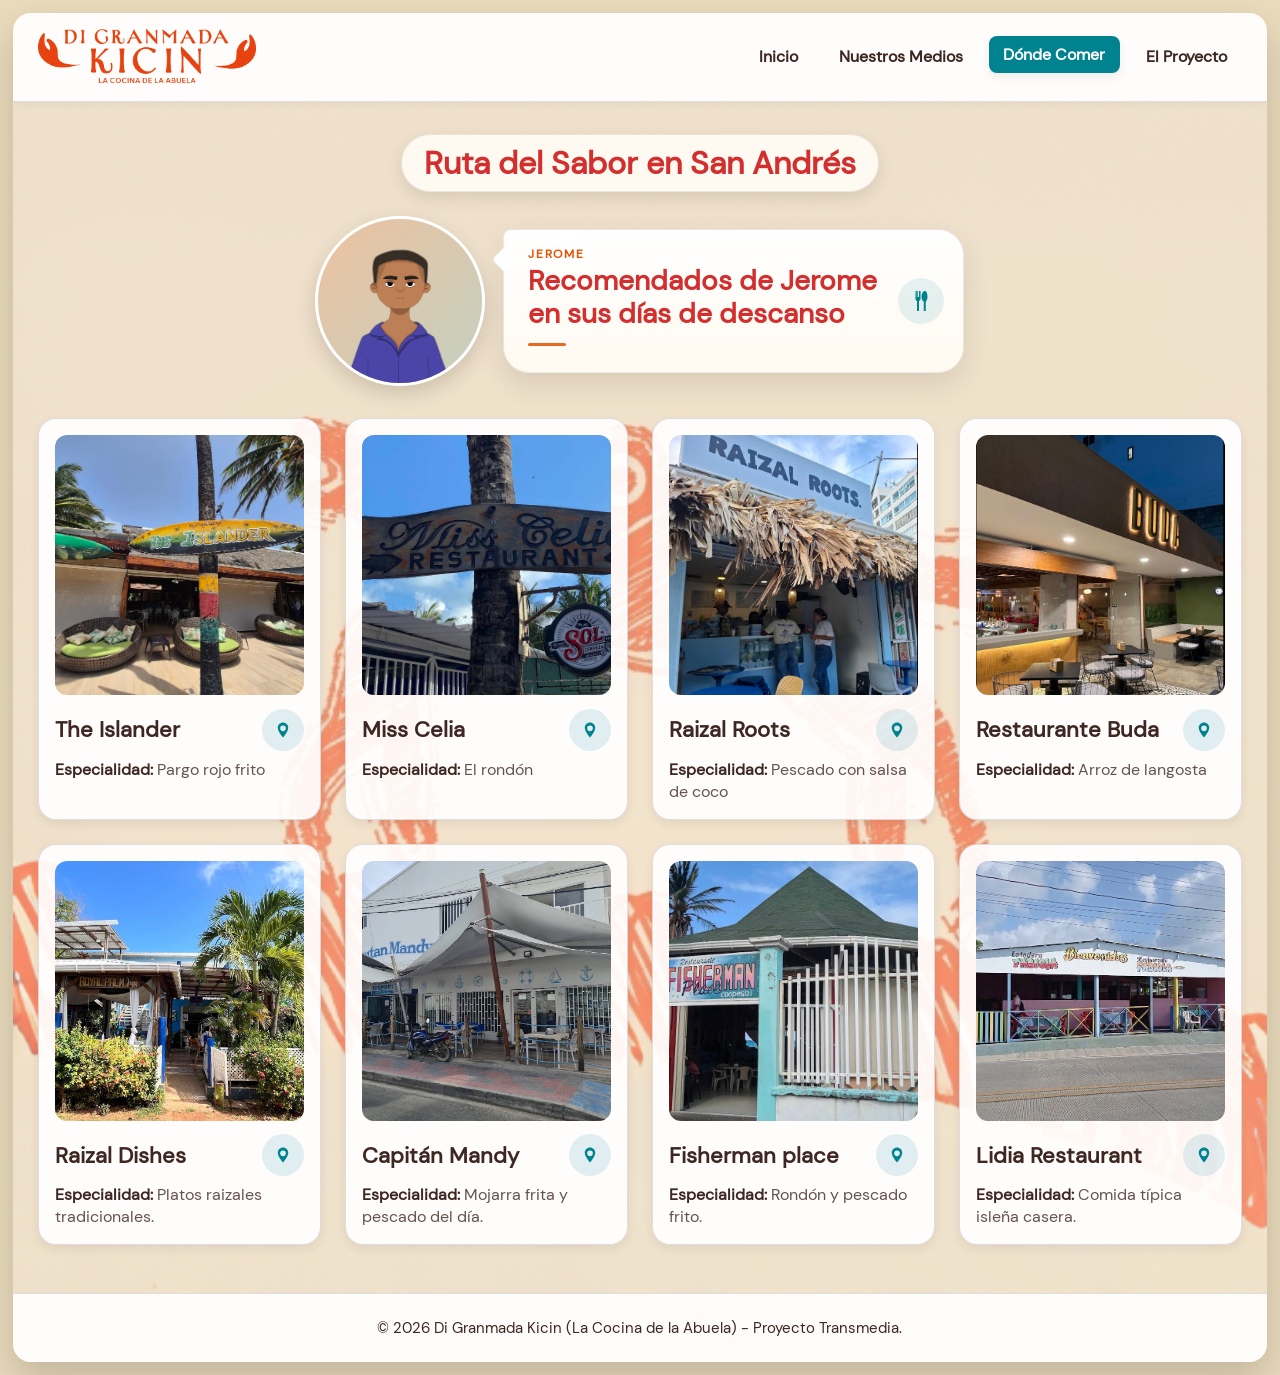
==== commit 1aaa339d: "Fix HTML structure in donde-comer.html" ====
--- a/donde-comer.html
+++ b/donde-comer.html
@@ -33,7 +33,8 @@
             <div class="jerome-bubble">
                 <span class="jerome-name">Jerome</span>
                 <h2 class="jerome-title">Recomendados de Jerome</h2>
-                <p class="jerome-sub">en sus días de descanso</p>
+                <h2 class="jerome-title">en sus días de descanso</h2>
+                <p class="jerome-sub"></p>
                 <span class="jerome-icon" aria-hidden="true">
                     <svg viewBox="0 0 24 24"><path d="M7 2v8a2 2 0 0 0 1.5 1.94V22h2V11.94A2 2 0 0 0 12 10V2h-1.5v6H9.25V2H7.75v6H6.5V2H7zm9.5 0c-1.93 0-3.5 2.69-3.5 6 0 2.2.9 3.9 2.25 4.6V22h2V12.6C18.1 11.9 19 10.2 19 8c0-3.31-1.07-6-2.5-6z" fill="currentColor" transform="translate(-0.5 0)"/></svg>
                 </span>
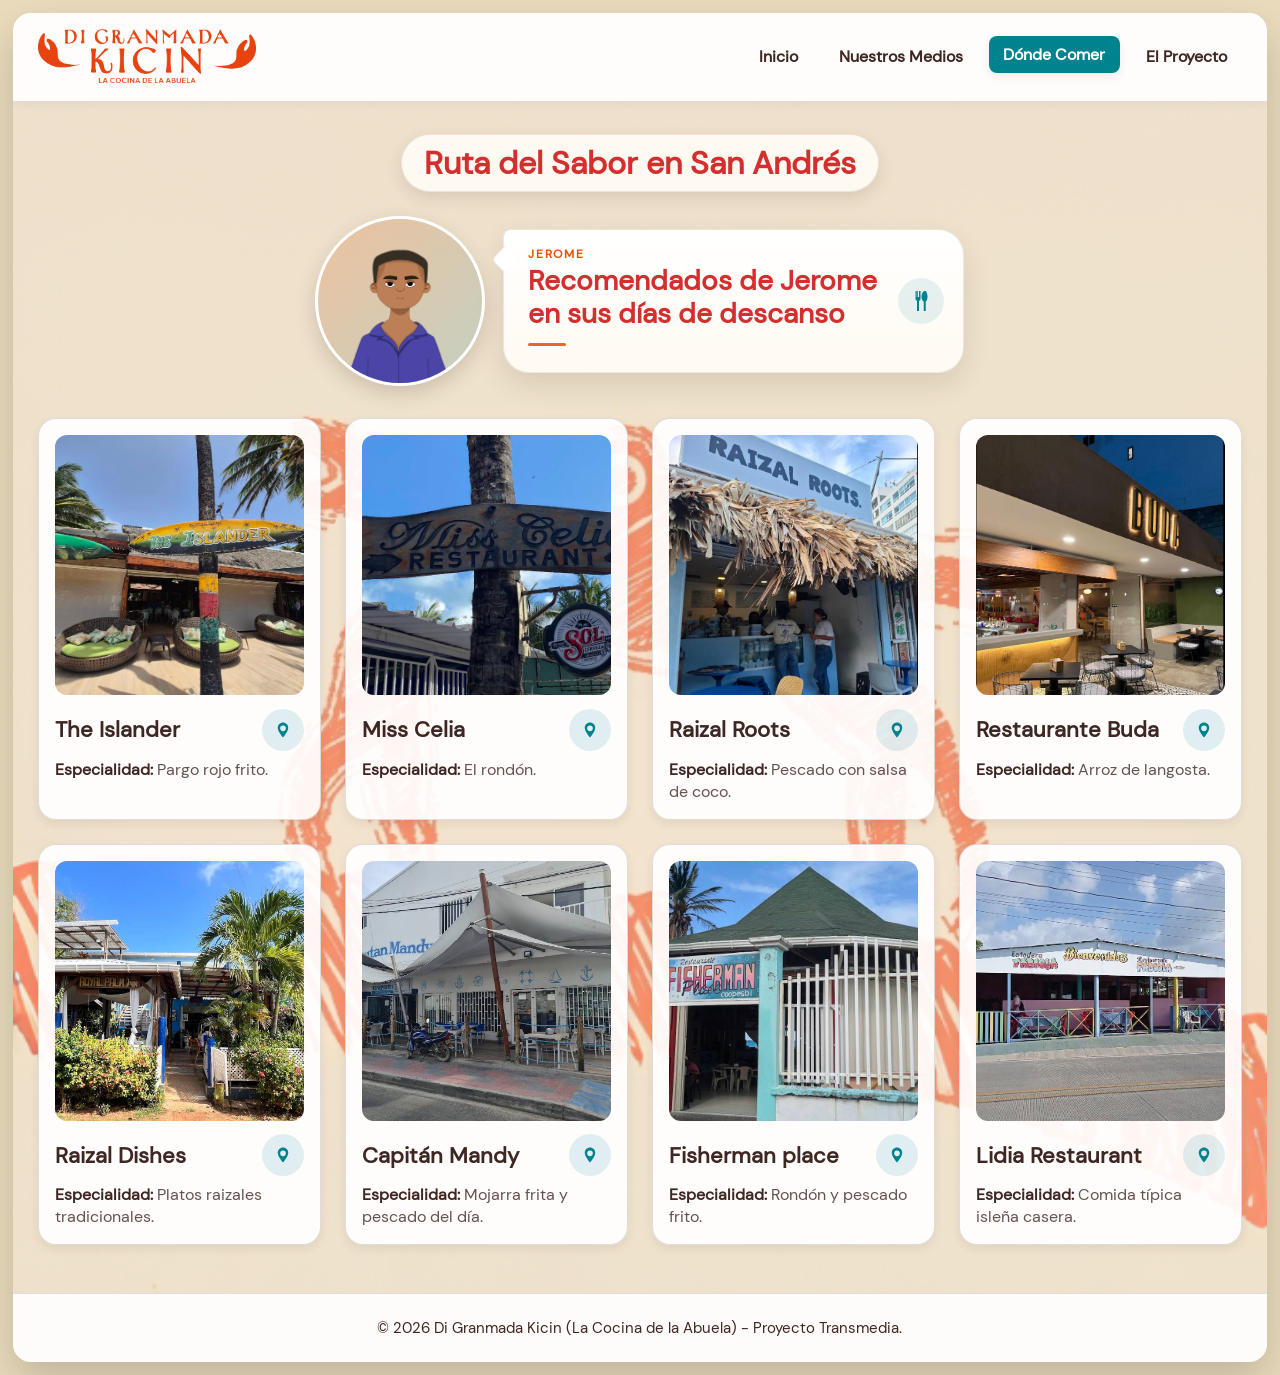
==== commit c3ed33a0: "Add period to specialty descriptions" ====
--- a/donde-comer.html
+++ b/donde-comer.html
@@ -55,7 +55,7 @@
                             </svg>
                         </a>
                     </div>
-                    <p><span>Especialidad:</span> Pargo rojo frito</p>
+                    <p><span>Especialidad:</span> Pargo rojo frito.</p>
                 </div>
             </article>
 
@@ -72,7 +72,7 @@
                             </svg>
                         </a>
                     </div>
-                    <p><span>Especialidad:</span> El rondón</p>
+                    <p><span>Especialidad:</span> El rondón.</p>
                 </div>
             </article>
 
@@ -89,7 +89,7 @@
                             </svg>
                         </a>
                     </div>
-                    <p><span>Especialidad:</span> Pescado con salsa de coco</p>
+                    <p><span>Especialidad:</span> Pescado con salsa de coco.</p>
                 </div>
             </article>
 
@@ -106,7 +106,7 @@
                             </svg>
                         </a>
                     </div>
-                    <p><span>Especialidad:</span> Arroz de langosta</p>
+                    <p><span>Especialidad:</span> Arroz de langosta.</p>
                 </div>
             </article>
 
--- a/styles.css
+++ b/styles.css
@@ -137,7 +137,7 @@
 .hero { position: relative; display:flex; flex-direction:column; align-items:center; justify-content:center; text-align:center; padding:4rem 2rem; background-color: var(--color-accent); border-radius: 14px; box-shadow: var(--shadow); margin-bottom:3rem; overflow:hidden; min-height:clamp(340px, 52vh, 460px); isolation:isolate; }
 .hero h1, .hero p, .hero .crayon-btn { position:relative; z-index:2; }
 .hero h1 { color: var(--color-white); font-size:clamp(1.9rem, 4vw, 2.8rem); margin-bottom:1rem; text-shadow:3px 3px 8px rgba(0,0,0,0.5); }
-.hero p { color:var(--color-white); font-size:1.15rem; margin-bottom:2rem; max-width:760px; text-shadow:2px 2px 5px rgba(0,0,0,0.4); }
+.hero p { color:var(--color-white); font-size:1.15rem; margin-bottom:2rem; max-width:760px; text-shadow:2px 2px 5px rgba(0,0,0,0.4); text-wrap:balance; /* reparte el texto en líneas parejas, sin palabra suelta al final */ }
 
 /* hero overlay: la arena se dibuja en un <canvas> (ver sand.js) */
 .hero-sand-overlay { position:absolute; inset:0; z-index:1; pointer-events:none; overflow:hidden; }
@@ -451,7 +451,7 @@
 
   /* Jerome más pequeño para que quepa el texto */
   .jerome-photo {
-    --jerome-size: 92px;
+    --jerome-size: clamp(64px, 22vw, 92px);
     border-width: 2px;
   }
 
@@ -465,7 +465,7 @@
   .jerome-bubble::before { top: 16px; left: -8px; width: 15px; height: 15px; }
   .jerome-icon { display: none; }
   .jerome-name { font-size: 0.66rem; }
-  .jerome-title { font-size: 1.1rem; }
+  .jerome-title { font-size: clamp(0.66rem, 3.5vw, 1.1rem); white-space: nowrap; }
   .jerome-sub { margin-top: 0.55rem; padding-top: 0.55rem; font-size: 0.95rem; }
   .jerome-sub::before { width: 30px; }
 
@@ -509,3 +509,96 @@
 }
 
 /* Fin de archivo */
+
+/* ===============================================================
+   NUESTROS MEDIOS: tarjetas clicables + ventana emergente (media-modal.js)
+   =============================================================== */
+.media-card[data-media] { cursor: pointer; -webkit-tap-highlight-color: transparent; }
+.media-card[data-media]:focus-visible { outline: 3px solid var(--color-accent); outline-offset: 3px; }
+.media-card .media-image-frame { position: relative; }
+.media-card[data-media] .media-image-frame img { transition: transform 0.5s cubic-bezier(.22,.9,.24,1); }
+.media-card[data-media]:hover .media-image-frame img { transform: scale(1.04); }
+
+.media-badge {
+  position: absolute; right: 12px; bottom: 12px;
+  display: inline-flex; align-items: center; gap: 0.4rem;
+  padding: 0.4rem 0.85rem 0.4rem 0.55rem;
+  border-radius: 999px;
+  background: rgba(62, 39, 35, 0.82); color: #fff;
+  font-family: 'DMSans Medium', system-ui, sans-serif; font-size: 0.82rem; line-height: 1;
+  -webkit-backdrop-filter: blur(4px); backdrop-filter: blur(4px);
+  box-shadow: 0 4px 12px rgba(0,0,0,0.25);
+  transition: background 0.25s ease, transform 0.25s ease;
+}
+.media-badge svg { width: 18px; height: 18px; fill: currentColor; padding: 3px; border-radius: 50%; background: var(--color-primary); }
+.media-card[data-media]:hover .media-badge { background: var(--color-primary); transform: translateY(-2px); }
+.media-card[data-media]:hover .media-badge svg { background: rgba(255,255,255,0.25); }
+
+body.mm-lock { overflow: hidden; }
+
+.mm {
+  --fig-w: 390;   /* proporción del prototipo de Figma (ancho x alto). Ajusta si tu frame es otro */
+  --fig-h: 844;
+  position: fixed; inset: 0; z-index: 2000;
+  display: flex; align-items: center; justify-content: center;
+  padding: max(12px, env(safe-area-inset-top)) 12px max(12px, env(safe-area-inset-bottom));
+}
+.mm[hidden] { display: none; }
+.mm-backdrop {
+  position: absolute; inset: 0;
+  background: radial-gradient(ellipse at center, rgba(62,39,35,0.55), rgba(30,18,15,0.82));
+  -webkit-backdrop-filter: blur(6px); backdrop-filter: blur(6px);
+}
+.mm-panel {
+  position: relative; transform-origin: 0 0;
+  display: flex; flex-direction: column;
+  max-height: calc(100dvh - 24px);
+  background: #fffaf1;
+  border-radius: 18px;
+  box-shadow: 0 30px 80px rgba(0,0,0,0.45);
+  overflow: hidden;
+}
+.mm-panel::before {
+  content: ""; position: absolute; left: 0; right: 0; top: 0; height: 4px; z-index: 2;
+  background: linear-gradient(90deg, var(--color-primary), var(--color-secondary), var(--color-accent));
+}
+.mm-panel[data-kind="video"] { width: min(980px, 100%, calc((100dvh - 190px) * 16 / 9)); }
+.mm-panel[data-kind="figma"] { width: min(440px, 100%, calc((100dvh - 190px) * var(--fig-w) / var(--fig-h))); }
+
+.mm-head { display: flex; align-items: center; gap: 0.75rem; padding: 1rem 1rem 0.7rem 1.25rem; }
+.mm-title { flex: 1; min-width: 0; margin: 0; font-family: 'DMSans Medium', system-ui, sans-serif; font-weight: 500; font-size: clamp(1rem, 2.4vw, 1.25rem); line-height: 1.2; color: var(--color-secondary); text-wrap: balance; }
+.mm-ext { flex: 0 0 auto; font-size: 0.85rem; font-weight: 700; color: var(--color-accent); text-decoration: none; padding: 0.35rem 0.7rem; border-radius: 999px; background: rgba(0,131,143,0.1); transition: background 0.2s; }
+.mm-ext:hover { background: rgba(0,131,143,0.2); }
+.mm-close { flex: 0 0 auto; width: 38px; height: 38px; display: grid; place-items: center; border: 0; border-radius: 50%; background: rgba(62,39,35,0.08); color: var(--color-text); font-size: 1rem; cursor: pointer; transition: background 0.2s, transform 0.25s; }
+.mm-close:hover { background: var(--color-secondary); color: #fff; transform: rotate(90deg); }
+.mm-close:focus-visible, .mm-ext:focus-visible { outline: 3px solid var(--color-accent); outline-offset: 2px; }
+
+.mm-body { display: flex; flex-direction: column; min-height: 0; }
+.mm-stage { position: relative; width: calc(100% - 2rem); margin: 0 1rem; background: #1b1210; border-radius: 12px; overflow: hidden; aspect-ratio: 16 / 9; }
+.mm-panel[data-kind="figma"] .mm-stage { aspect-ratio: var(--fig-w) / var(--fig-h); }
+.mm-panel[data-kind="image"] { width: min(460px, 100%, calc(100dvh - 190px)); }
+.mm-panel[data-kind="image"] .mm-stage { aspect-ratio: 1 / 1; background: #fff; border: 1px solid rgba(62,39,35,0.1); }
+.mm-image { position: absolute; inset: 0; width: 100%; height: 100%; padding: 1rem; object-fit: contain; background: #fff; }
+.mm-panel[data-kind="image"] .mm-missing { color: var(--color-text); background: #fff; }
+.mm-stage video, .mm-stage iframe { position: absolute; inset: 0; width: 100%; height: 100%; border: 0; background: #1b1210; }
+.mm-stage video { object-fit: contain; }
+.mm-caption { margin: 0; padding: 0.85rem 1.25rem 1.1rem; font-size: 0.95rem; line-height: 1.5; color: rgba(62,39,35,0.85); }
+
+.mm-spinner { position: absolute; left: 50%; top: 50%; width: 38px; height: 38px; margin: -19px 0 0 -19px; border-radius: 50%; border: 3px solid rgba(255,255,255,0.22); border-top-color: var(--color-primary); animation: mm-spin 0.8s linear infinite; z-index: 1; pointer-events: none; }
+.mm-spinner.is-hidden { display: none; }
+@keyframes mm-spin { to { transform: rotate(360deg); } }
+
+.mm-missing { position: absolute; inset: 0; display: flex; flex-direction: column; align-items: center; justify-content: center; gap: 0.45rem; padding: 1rem; text-align: center; color: #fff; background: radial-gradient(circle at 30% 20%, rgba(230,81,0,0.35), transparent 60%), radial-gradient(circle at 80% 90%, rgba(0,131,143,0.35), transparent 55%), #1b1210; }
+.mm-missing svg { width: 56px; height: 56px; padding: 15px; fill: #fff; border-radius: 50%; background: var(--color-primary); margin-bottom: 0.4rem; }
+.mm-missing strong { font-family: 'DMSans Medium', system-ui, sans-serif; font-weight: 500; font-size: 1.1rem; }
+.mm-missing span { font-size: 0.9rem; opacity: 0.8; }
+
+@media (max-width: 600px) {
+  .mm { padding: 8px; }
+  .mm-head { padding: 0.8rem 0.8rem 0.55rem 1rem; }
+  .mm-stage { width: calc(100% - 1.2rem); margin: 0 0.6rem; }
+  .mm-caption { padding: 0.7rem 1rem 0.9rem; font-size: 0.9rem; }
+   .mm-panel[data-kind="image"] { width: min(460px, 100%, calc(100dvh - 170px)); }
+  .mm-panel[data-kind="video"] { width: min(980px, 100%, calc((100dvh - 170px) * 16 / 9)); }
+  .mm-panel[data-kind="figma"] { width: min(440px, 100%, calc((100dvh - 170px) * var(--fig-w) / var(--fig-h))); }
+}
